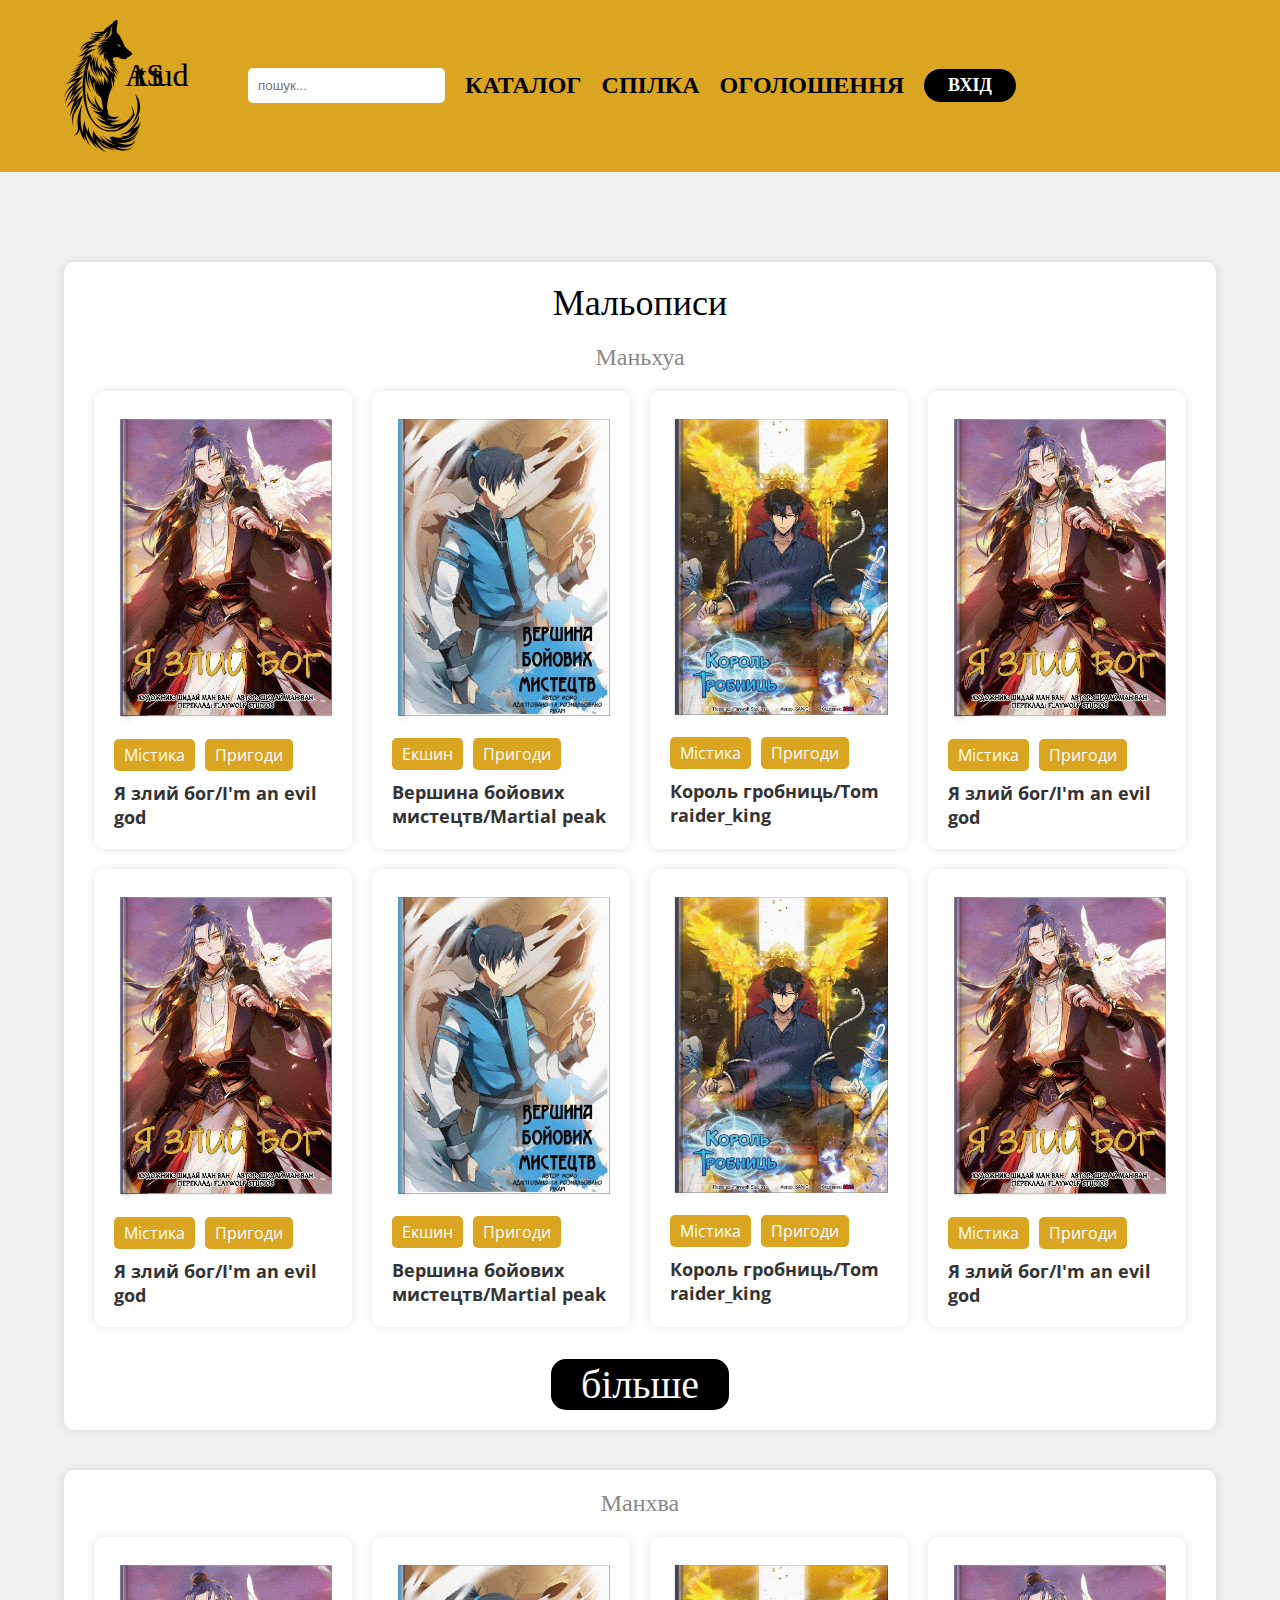
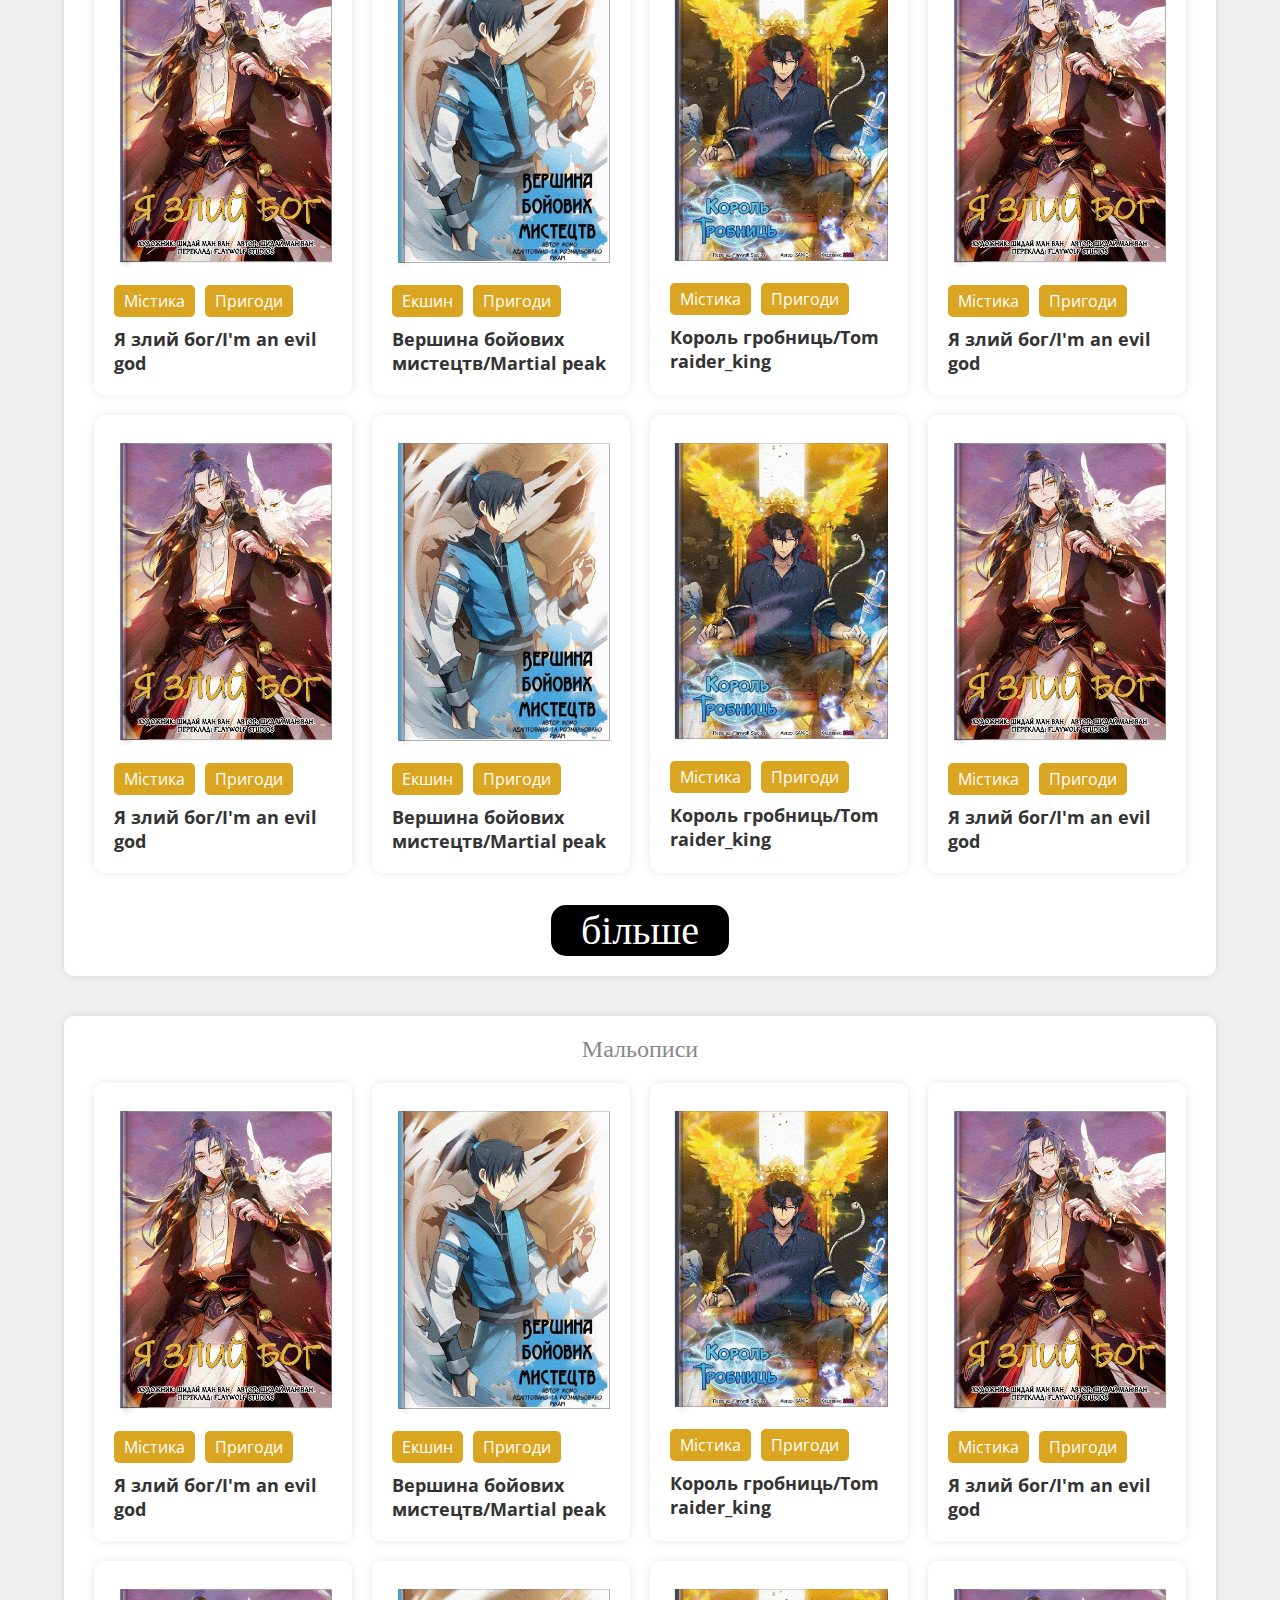
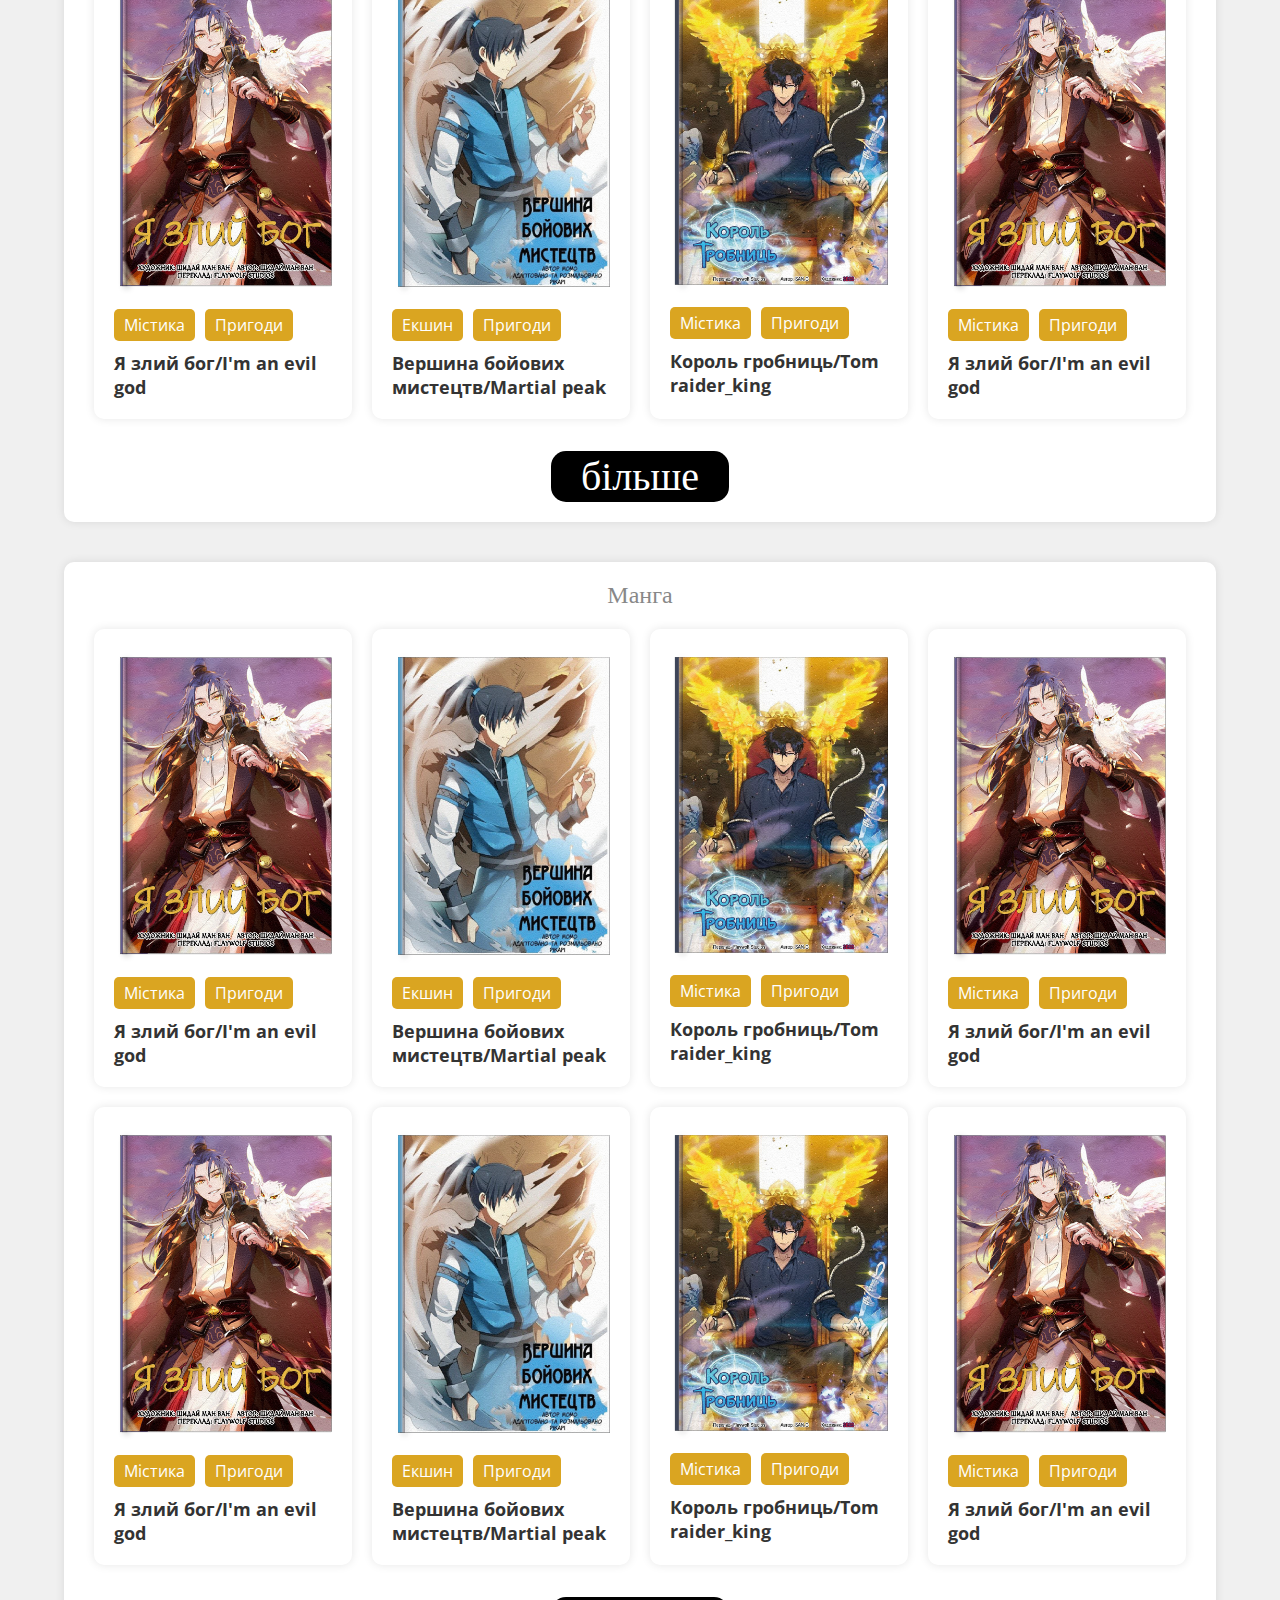
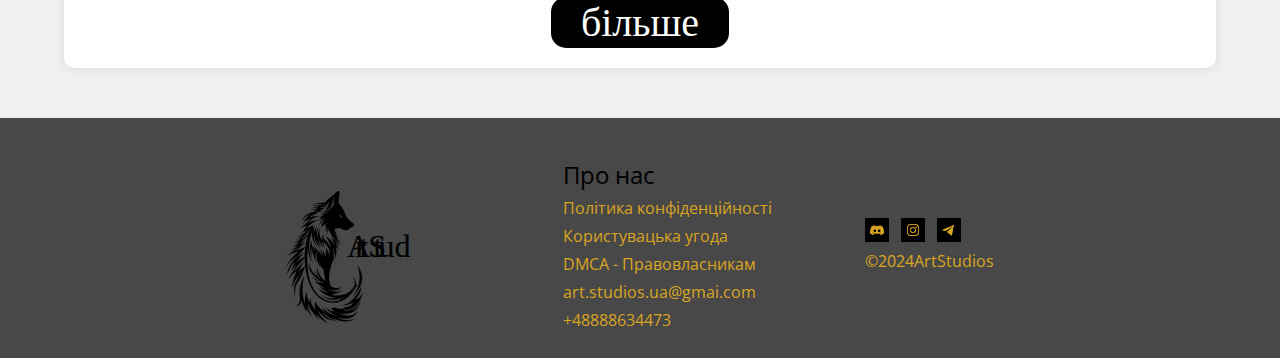
==== index.html @ a9560862 "ф" ====
<!DOCTYPE html>
<html lang="uk">
<head>
    <meta charset="UTF-8">
    <meta name="viewport" content="width=device-width, initial-scale=1.0">
    <link rel="stylesheet" href="css/style.css">
    <link rel="stylesheet" href="./main.js">
    <link rel="preconnect" href="https://fonts.googleapis.com">
    <link rel="preconnect" href="https://fonts.gstatic.com" crossorigin>
    <link href="https://fonts.googleapis.com/css2?family=Open+Sans:ital,wght@0,300..800;1,300..800&display=swap" rel="stylesheet">
    <link rel="preconnect" href="https://fonts.googleapis.com">
    <link rel="preconnect" href="https://fonts.gstatic.com" crossorigin>
    <link href="https://fonts.googleapis.com/css2?family=Open+Sans:ital,wght@0,300..800;1,300..800&family=Roboto+Slab:wght@100..900&display=swap" rel="stylesheet">
    <link rel="preconnect" href="https://fonts.googleapis.com">
    <link rel="preconnect" href="https://fonts.gstatic.com" crossorigin>
    <link href="https://fonts.googleapis.com/css2?family=Lobster&family=Open+Sans:ital,wght@0,300..800;1,300..800&family=Roboto+Slab:wght@100..900&display=swap" rel="stylesheet">
    <title>ArtTranslet</title>
</head>
<body>
    <header class="header">
        <div class="container">
            <div class="header__inner">
                <nav class="header__nav">
                    <div class="logo__site"><a href="#"><img src="./image/logo_site.svg" alt="logo"></a></div>
                    <div class="nav__content">
                        <div class="search">
                            <input class="search__system" type="search" placeholder="пошук...">
                        </div>
                        <nav class="nav__list">
                            <ul class="ul__list">
                                <li class="list__link">
                                    <div class="link__img"><a href="#"></a></div>
                                    <div class="link__text"><a href="#">каталог</a></div>
                                </li>
                                <li class="list__link">
                                    <div class="link__img"><a href="#"></a></div>
                                    <div class="link__text"><a href="#">спiлка</a></div>
                                </li>
                                <li class="list__link">
                                    <div class="link__img"><a href="#"></a></div>
                                    <div class="link__text"><a href="#">оголошення</a></div>
                                </li>
                            </ul>
                        </nav>
                        <div class="user__sidebare">
                            <div class="user__btn"><a href="#">вхiд</a></div>
                        </div>
                    </div> 
                </nav>
            </div>
        </div>
    </header>
  <main class="main">
    <section class="sketches">
        <div class="container">
            <div class="sketches__iron">
                <div class="sketches__content">
                    <h2 class="sketches__title">Мальописи</h2>
                    <h3 class="sketches__subtitle">Маньхуа</h3>
                        <div class="manhwa__cards">
                                <div class="cards">
                                    <div class="cards__content">
                                        <div class="cards__img"><a href="#"><img src="./image/I'm_an_Evil_God_poster.svg" alt="poster"></a></div>
                                        <div class="cards__tag">
                                            <ul class="tag__list">
                                                <li class="tag"><a href="#">Містика</a></li>
                                                <li class="tag"><a href="#">Пригоди</a></li>
                                            </ul>
                                        </div>
                                        <div class="cards__title"><a href="#">Я злий бог/I'm an evil god</a></div>
                                    </div>
                                </div>
                                <div class="cards">
                                    <div class="cards__content">
                                        <div class="cards__img"><a href="#"><img src="/image/Martial_Peak_Poster.png" alt="poster"></a></div>
                                        <div class="cards__tag">
                                            <ul class="tag__list">
                                                <li class="tag"><a href="#">Екшин</a></li>
                                                <li class="tag"><a href="#">Пригоди</a></li>
                                            </ul>
                                        </div>
                                        <div class="cards__title"><a href="#">Вершина бойових мистецтв/Martial peak</a></div>
                                    </div>
                                </div>
                                <div class="cards">
                                    <div class="cards__content">
                                        <div class="cards__img"><a href="#"><img src="./image/Tom_Raider_King_Poster.png" alt="poster"></a></div>
                                        <div class="cards__tag">
                                            <ul class="tag__list">
                                                <li class="tag"><a href="#">Містика</a></li>
                                                <li class="tag"><a href="#">Пригоди</a></li>
                                            </ul>
                                        </div>
                                        <div class="cards__title"><a href="#">Король гробниць/Tom raider_king</a></div>
                                    </div>
                                </div>
                                <div class="cards">
                                    <div class="cards__content">
                                        <div class="cards__img"><a href="#"><img src="./image/I'm_an_Evil_God_poster.svg" alt="poster"></a></div>
                                        <div class="cards__tag">
                                            <ul class="tag__list">
                                                <li class="tag"><a href="#">Містика</a></li>
                                                <li class="tag"><a href="#">Пригоди</a></li>
                                            </ul>
                                        </div>
                                        <div class="cards__title"><a href="#">Я злий бог/I'm an evil god</a></div>
                                    </div>
                                </div>   
                        </div> 
                    <div class="manhwa__cards">
                        <div class="cards">
                            <div class="cards__content">
                                <div class="cards__img"><a href="#"><img src="./image/I'm_an_Evil_God_poster.svg" alt="poster"></a></div>
                                <div class="cards__tag">
                                    <ul class="tag__list">
                                        <li class="tag"><a href="#">Містика</a></li>
                                        <li class="tag"><a href="#">Пригоди</a></li>
                                    </ul>
                                </div>
                                <div class="cards__title"><a href="#">Я злий бог/I'm an evil god</a></div>
                            </div>
                        </div>
                        <div class="cards">
                            <div class="cards__content">
                                <div class="cards__img"><a href="#"><img src="/image/Martial_Peak_Poster.png" alt="poster"></a></div>
                                <div class="cards__tag">
                                    <ul class="tag__list">
                                        <li class="tag"><a href="#">Екшин</a></li>
                                        <li class="tag"><a href="#">Пригоди</a></li>
                                    </ul>
                                </div>
                                <div class="cards__title"><a href="#">Вершина бойових мистецтв/Martial peak</a></div>
                            </div>
                        </div>
                        <div class="cards">
                            <div class="cards__content">
                                <div class="cards__img"><a href="#"><img src="./image/Tom_Raider_King_Poster.png" alt="poster"></a></div>
                                <div class="cards__tag">
                                    <ul class="tag__list">
                                        <li class="tag"><a href="#">Містика</a></li>
                                        <li class="tag"><a href="#">Пригоди</a></li>
                                    </ul>
                                </div>
                                <div class="cards__title"><a href="#">Король гробниць/Tom raider_king</a></div>
                            </div>
                        </div>
                        <div class="cards">
                            <div class="cards__content">
                                <div class="cards__img"><a href="#"><img src="./image/I'm_an_Evil_God_poster.svg" alt="poster"></a></div>
                                <div class="cards__tag">
                                    <ul class="tag__list">
                                        <li class="tag"><a href="#">Містика</a></li>
                                        <li class="tag"><a href="#">Пригоди</a></li>
                                    </ul>
                                </div>
                                <div class="cards__title"><a href="#">Я злий бог/I'm an evil god</a></div>
                            </div>
                        </div> 
                        <div class="sketches__bt"><a href="#">бiльше</a></div>  
                    </div> 
                </div>
            </div>
        </div>
    </section>
    <section class="sketches">
        <div class="container">
            <div class="sketches__iron">
                <div class="sketches__content">
                    <h3 class="sketches__subtitle">Манхва</h3>
                        <div class="manhwa__cards">
                                <div class="cards">
                                    <div class="cards__content">
                                        <div class="cards__img"><a href="#"><img src="./image/I'm_an_Evil_God_poster.svg" alt="poster"></a></div>
                                        <div class="cards__tag">
                                            <ul class="tag__list">
                                                <li class="tag"><a href="#">Містика</a></li>
                                                <li class="tag"><a href="#">Пригоди</a></li>
                                            </ul>
                                        </div>
                                        <div class="cards__title"><a href="#">Я злий бог/I'm an evil god</a></div>
                                    </div>
                                </div>
                                <div class="cards">
                                    <div class="cards__content">
                                        <div class="cards__img"><a href="#"><img src="/image/Martial_Peak_Poster.png" alt="poster"></a></div>
                                        <div class="cards__tag">
                                            <ul class="tag__list">
                                                <li class="tag"><a href="#">Екшин</a></li>
                                                <li class="tag"><a href="#">Пригоди</a></li>
                                            </ul>
                                        </div>
                                        <div class="cards__title"><a href="#">Вершина бойових мистецтв/Martial peak</a></div>
                                    </div>
                                </div>
                                <div class="cards">
                                    <div class="cards__content">
                                        <div class="cards__img"><a href="#"><img src="./image/Tom_Raider_King_Poster.png" alt="poster"></a></div>
                                        <div class="cards__tag">
                                            <ul class="tag__list">
                                                <li class="tag"><a href="#">Містика</a></li>
                                                <li class="tag"><a href="#">Пригоди</a></li>
                                            </ul>
                                        </div>
                                        <div class="cards__title"><a href="#">Король гробниць/Tom raider_king</a></div>
                                    </div>
                                </div>
                                <div class="cards">
                                    <div class="cards__content">
                                        <div class="cards__img"><a href="#"><img src="./image/I'm_an_Evil_God_poster.svg" alt="poster"></a></div>
                                        <div class="cards__tag">
                                            <ul class="tag__list">
                                                <li class="tag"><a href="#">Містика</a></li>
                                                <li class="tag"><a href="#">Пригоди</a></li>
                                            </ul>
                                        </div>
                                        <div class="cards__title"><a href="#">Я злий бог/I'm an evil god</a></div>
                                    </div>
                                </div>   
                        </div> 
                    <div class="manhwa__cards">
                        <div class="cards">
                            <div class="cards__content">
                                <div class="cards__img"><a href="#"><img src="./image/I'm_an_Evil_God_poster.svg" alt="poster"></a></div>
                                <div class="cards__tag">
                                    <ul class="tag__list">
                                        <li class="tag"><a href="#">Містика</a></li>
                                        <li class="tag"><a href="#">Пригоди</a></li>
                                    </ul>
                                </div>
                                <div class="cards__title"><a href="#">Я злий бог/I'm an evil god</a></div>
                            </div>
                        </div>
                        <div class="cards">
                            <div class="cards__content">
                                <div class="cards__img"><a href="#"><img src="/image/Martial_Peak_Poster.png" alt="poster"></a></div>
                                <div class="cards__tag">
                                    <ul class="tag__list">
                                        <li class="tag"><a href="#">Екшин</a></li>
                                        <li class="tag"><a href="#">Пригоди</a></li>
                                    </ul>
                                </div>
                                <div class="cards__title"><a href="#">Вершина бойових мистецтв/Martial peak</a></div>
                            </div>
                        </div>
                        <div class="cards">
                            <div class="cards__content">
                                <div class="cards__img"><a href="#"><img src="./image/Tom_Raider_King_Poster.png" alt="poster"></a></div>
                                <div class="cards__tag">
                                    <ul class="tag__list">
                                        <li class="tag"><a href="#">Містика</a></li>
                                        <li class="tag"><a href="#">Пригоди</a></li>
                                    </ul>
                                </div>
                                <div class="cards__title"><a href="#">Король гробниць/Tom raider_king</a></div>
                            </div>
                        </div>
                        <div class="cards">
                            <div class="cards__content">
                                <div class="cards__img"><a href="#"><img src="./image/I'm_an_Evil_God_poster.svg" alt="poster"></a></div>
                                <div class="cards__tag">
                                    <ul class="tag__list">
                                        <li class="tag"><a href="#">Містика</a></li>
                                        <li class="tag"><a href="#">Пригоди</a></li>
                                    </ul>
                                </div>
                                <div class="cards__title"><a href="#">Я злий бог/I'm an evil god</a></div>
                            </div>
                        </div> 
                        <div class="sketches__bt"><a href="#">бiльше</a></div>  
                    </div> 
                </div>
            </div>
        </div>
    </section>
    <section class="sketches">
        <div class="container">
            <div class="sketches__iron">
                <div class="sketches__content">
                    <h3 class="sketches__subtitle">Мальописи</h3>
                        <div class="manhwa__cards">
                                <div class="cards">
                                    <div class="cards__content">
                                        <div class="cards__img"><a href="#"><img src="./image/I'm_an_Evil_God_poster.svg" alt="poster"></a></div>
                                        <div class="cards__tag">
                                            <ul class="tag__list">
                                                <li class="tag"><a href="#">Містика</a></li>
                                                <li class="tag"><a href="#">Пригоди</a></li>
                                            </ul>
                                        </div>
                                        <div class="cards__title"><a href="#">Я злий бог/I'm an evil god</a></div>
                                    </div>
                                </div>
                                <div class="cards">
                                    <div class="cards__content">
                                        <div class="cards__img"><a href="#"><img src="/image/Martial_Peak_Poster.png" alt="poster"></a></div>
                                        <div class="cards__tag">
                                            <ul class="tag__list">
                                                <li class="tag"><a href="#">Екшин</a></li>
                                                <li class="tag"><a href="#">Пригоди</a></li>
                                            </ul>
                                        </div>
                                        <div class="cards__title"><a href="#">Вершина бойових мистецтв/Martial peak</a></div>
                                    </div>
                                </div>
                                <div class="cards">
                                    <div class="cards__content">
                                        <div class="cards__img"><a href="#"><img src="./image/Tom_Raider_King_Poster.png" alt="poster"></a></div>
                                        <div class="cards__tag">
                                            <ul class="tag__list">
                                                <li class="tag"><a href="#">Містика</a></li>
                                                <li class="tag"><a href="#">Пригоди</a></li>
                                            </ul>
                                        </div>
                                        <div class="cards__title"><a href="#">Король гробниць/Tom raider_king</a></div>
                                    </div>
                                </div>
                                <div class="cards">
                                    <div class="cards__content">
                                        <div class="cards__img"><a href="#"><img src="./image/I'm_an_Evil_God_poster.svg" alt="poster"></a></div>
                                        <div class="cards__tag">
                                            <ul class="tag__list">
                                                <li class="tag"><a href="#">Містика</a></li>
                                                <li class="tag"><a href="#">Пригоди</a></li>
                                            </ul>
                                        </div>
                                        <div class="cards__title"><a href="#">Я злий бог/I'm an evil god</a></div>
                                    </div>
                                </div>   
                        </div> 
                    <div class="manhwa__cards">
                        <div class="cards">
                            <div class="cards__content">
                                <div class="cards__img"><a href="#"><img src="./image/I'm_an_Evil_God_poster.svg" alt="poster"></a></div>
                                <div class="cards__tag">
                                    <ul class="tag__list">
                                        <li class="tag"><a href="#">Містика</a></li>
                                        <li class="tag"><a href="#">Пригоди</a></li>
                                    </ul>
                                </div>
                                <div class="cards__title"><a href="#">Я злий бог/I'm an evil god</a></div>
                            </div>
                        </div>
                        <div class="cards">
                            <div class="cards__content">
                                <div class="cards__img"><a href="#"><img src="/image/Martial_Peak_Poster.png" alt="poster"></a></div>
                                <div class="cards__tag">
                                    <ul class="tag__list">
                                        <li class="tag"><a href="#">Екшин</a></li>
                                        <li class="tag"><a href="#">Пригоди</a></li>
                                    </ul>
                                </div>
                                <div class="cards__title"><a href="#">Вершина бойових мистецтв/Martial peak</a></div>
                            </div>
                        </div>
                        <div class="cards">
                            <div class="cards__content">
                                <div class="cards__img"><a href="#"><img src="./image/Tom_Raider_King_Poster.png" alt="poster"></a></div>
                                <div class="cards__tag">
                                    <ul class="tag__list">
                                        <li class="tag"><a href="#">Містика</a></li>
                                        <li class="tag"><a href="#">Пригоди</a></li>
                                    </ul>
                                </div>
                                <div class="cards__title"><a href="#">Король гробниць/Tom raider_king</a></div>
                            </div>
                        </div>
                        <div class="cards">
                            <div class="cards__content">
                                <div class="cards__img"><a href="#"><img src="./image/I'm_an_Evil_God_poster.svg" alt="poster"></a></div>
                                <div class="cards__tag">
                                    <ul class="tag__list">
                                        <li class="tag"><a href="#">Містика</a></li>
                                        <li class="tag"><a href="#">Пригоди</a></li>
                                    </ul>
                                </div>
                                <div class="cards__title"><a href="#">Я злий бог/I'm an evil god</a></div>
                            </div>
                        </div> 
                        <div class="sketches__bt"><a href="#">бiльше</a></div>  
                    </div> 
                </div>
            </div>
        </div>
    </section>
    <section class="sketches">
        <div class="container">
            <div class="sketches__iron">
                <div class="sketches__content">
                    <h3 class="sketches__subtitle">Манга</h3>
                        <div class="manhwa__cards">
                                <div class="cards">
                                    <div class="cards__content">
                                        <div class="cards__img"><a href="#"><img src="./image/I'm_an_Evil_God_poster.svg" alt="poster"></a></div>
                                        <div class="cards__tag">
                                            <ul class="tag__list">
                                                <li class="tag"><a href="#">Містика</a></li>
                                                <li class="tag"><a href="#">Пригоди</a></li>
                                            </ul>
                                        </div>
                                        <div class="cards__title"><a href="#">Я злий бог/I'm an evil god</a></div>
                                    </div>
                                </div>
                                <div class="cards">
                                    <div class="cards__content">
                                        <div class="cards__img"><a href="#"><img src="/image/Martial_Peak_Poster.png" alt="poster"></a></div>
                                        <div class="cards__tag">
                                            <ul class="tag__list">
                                                <li class="tag"><a href="#">Екшин</a></li>
                                                <li class="tag"><a href="#">Пригоди</a></li>
                                            </ul>
                                        </div>
                                        <div class="cards__title"><a href="#">Вершина бойових мистецтв/Martial peak</a></div>
                                    </div>
                                </div>
                                <div class="cards">
                                    <div class="cards__content">
                                        <div class="cards__img"><a href="#"><img src="./image/Tom_Raider_King_Poster.png" alt="poster"></a></div>
                                        <div class="cards__tag">
                                            <ul class="tag__list">
                                                <li class="tag"><a href="#">Містика</a></li>
                                                <li class="tag"><a href="#">Пригоди</a></li>
                                            </ul>
                                        </div>
                                        <div class="cards__title"><a href="#">Король гробниць/Tom raider_king</a></div>
                                    </div>
                                </div>
                                <div class="cards">
                                    <div class="cards__content">
                                        <div class="cards__img"><a href="#"><img src="./image/I'm_an_Evil_God_poster.svg" alt="poster"></a></div>
                                        <div class="cards__tag">
                                            <ul class="tag__list">
                                                <li class="tag"><a href="#">Містика</a></li>
                                                <li class="tag"><a href="#">Пригоди</a></li>
                                            </ul>
                                        </div>
                                        <div class="cards__title"><a href="#">Я злий бог/I'm an evil god</a></div>
                                    </div>
                                </div>   
                        </div> 
                    <div class="manhwa__cards">
                        <div class="cards">
                            <div class="cards__content">
                                <div class="cards__img"><a href="#"><img src="./image/I'm_an_Evil_God_poster.svg" alt="poster"></a></div>
                                <div class="cards__tag">
                                    <ul class="tag__list">
                                        <li class="tag"><a href="#">Містика</a></li>
                                        <li class="tag"><a href="#">Пригоди</a></li>
                                    </ul>
                                </div>
                                <div class="cards__title"><a href="#">Я злий бог/I'm an evil god</a></div>
                            </div>
                        </div>
                        <div class="cards">
                            <div class="cards__content">
                                <div class="cards__img"><a href="#"><img src="/image/Martial_Peak_Poster.png" alt="poster"></a></div>
                                <div class="cards__tag">
                                    <ul class="tag__list">
                                        <li class="tag"><a href="#">Екшин</a></li>
                                        <li class="tag"><a href="#">Пригоди</a></li>
                                    </ul>
                                </div>
                                <div class="cards__title"><a href="#">Вершина бойових мистецтв/Martial peak</a></div>
                            </div>
                        </div>
                        <div class="cards">
                            <div class="cards__content">
                                <div class="cards__img"><a href="#"><img src="./image/Tom_Raider_King_Poster.png" alt="poster"></a></div>
                                <div class="cards__tag">
                                    <ul class="tag__list">
                                        <li class="tag"><a href="#">Містика</a></li>
                                        <li class="tag"><a href="#">Пригоди</a></li>
                                    </ul>
                                </div>
                                <div class="cards__title"><a href="#">Король гробниць/Tom raider_king</a></div>
                            </div>
                        </div>
                        <div class="cards">
                            <div class="cards__content">
                                <div class="cards__img"><a href="#"><img src="./image/I'm_an_Evil_God_poster.svg" alt="poster"></a></div>
                                <div class="cards__tag">
                                    <ul class="tag__list">
                                        <li class="tag"><a href="#">Містика</a></li>
                                        <li class="tag"><a href="#">Пригоди</a></li>
                                    </ul>
                                </div>
                                <div class="cards__title"><a href="#">Я злий бог/I'm an evil god</a></div>
                            </div>
                        </div> 
                        <div class="sketches__bt"><a href="#">бiльше</a></div>  
                    </div> 
                </div>
            </div>
        </div>
    </section>
  </main>
  <footer class="footer">
    <div class="container">
        <div class="footer__iron">
            <div class="footer__content">
                <div class="footer_logo_site">
                    <a href="#"><img src="./image/logo_site.svg" alt="logo"></a>
                </div> 
                <div class="footer__list">
                    <h3 class="footer__title">Про нас</h3>
                    <ul class="footer_list_content">
                        <li class="list_link"><a href="#">Політика конфіденційності</a></li>
                        <li class="list_link"><a href="#">Користувацька угода</a></li>
                        <li class="list_link"><a href="#">DMCA - Правовласникам</a></li>
                        <li class="list_link"><a href="mailto:art.studios.ua@gmai.com" target="_blank">art.studios.ua@gmai.com</a></li>
                        <li class="list_link"><a href="tel:+48888634473">+48888634473</a></li> 
                    </ul>
                </div>
                <div class="footer__element">
                    <div class="social_network_list">
                        <ul class="list_content">
                            <li class="social_network_link"><a href="#"><img src="./image/icon=discord, color=no, round=no.png" alt="discord"></a></li>
                            <li class="social_network_link"><a href="#"><img src="./image/icon=instagramm, color=no, round=no.png" alt="instagramm"></a></li>
                            <li class="social_network_link"><a href="#"><img src="./image/icon=telegramm, color=no, round=no.png" alt="telegramm"></a></li>
                        </ul>
                    </div>
                    <p class="data_site">©2024ArtStudios</p>
                </div> 
            </div>
        </div>
    </div>
  </footer>
</body>
</html>
---- css/style.css ----
*,
*::before,
*::after{
    margin: 0;
    padding: 0;
    border: 0;
    box-sizing: border-box;
}
a{
    text-decoration: none;
    color: inherit;
}
ul,
ol,
li{
    list-style: none;
}
img{
    vertical-align: top;
}
h1,
h2,
h3,
h4,
h5,
h6{
    font-weight: inherit;
    font-size: inherit;
}
@font-face {
    font-family: "Inkfree" ;
    src: url(Inkfree.ttf);
}
 @font-face {
    font-family:"Amalfi Regular" ;
    src: url(Amalfi-Regular.woff);
 }
html,
body {
font-family:"Open Sans";
margin: 0;
padding: 0;
background-color: #f0f0f0;
}

.container {
width: 90%;
margin: 0 auto;
}

.header {
    font-family: "Ink Free";
    font-weight: 600;
    font-style: normal;
background-color: #DAA521;
color: #000;
padding: 20px 0;
}

.header__inner {
display: flex;
justify-content: space-between;
align-items: center;
}

.header__nav {
display: flex;
align-items: center;
}

.logo__site img {
margin-right: 60px;
width: 124px;
transition: transform 0.3s ease-in-out;
}

.logo__site img:hover {
transform: scale(1.1);
}

.nav__content {
display: flex;
align-items: center;
}

.search__system {
padding: 10px;
border: none;
border-radius: 5px;
margin-right: 20px;
transition: box-shadow 0.3s ease-in-out;
}

.search__system:focus {
box-shadow: 0 0 10px rgba(0,0,0,0.2);
}

.nav__list {
list-style: none;
display: flex;
padding: 0;
margin: 0;
}

.ul__list {
display: flex;
}

.list__link {
margin-right: 20px;
text-transform: uppercase;
position: relative;
}

.list__link a {
font-size: 24px;
text-decoration: none;
color: #000;
transition: color 0.3s ease-in-out;
}

.list__link a:hover {
color: #f4f4f4;
}

.user__btn {
font-size: 18px;
padding: 6px 24px;
background-color: #000;
border: none;
border-radius: 20px;
text-transform: uppercase;
text-decoration: none;
color: #fff;
transition: background-color 0.3s ease-in-out;
}

.user__btn:hover {
background-color: #e67e22;
}

.main {
padding: 50px 0;
}

.sketches{
    margin-top: 40px;
}

.sketches__iron {
background-color: #fff;
border-radius: 10px;
box-shadow: 0 0 10px rgba(0,0,0,0.1);
padding: 20px;
}

.sketches__title {
font-family:"Ink free" ;
font-size: 36px;
text-align: center;
margin-bottom: 20px;
}

.sketches__subtitle {
font-family:"Ink free" ;
font-size: 24px;
text-align: center;
margin-bottom: 20px;
color: #888;
}

.manhwa__cards {
display: flex;
flex-wrap: wrap;
justify-content: space-around;
}

.cards {
background-color: #fff;
border-radius: 10px;
box-shadow: 0 0 10px rgba(0,0,0,0.1);
margin-bottom: 20px;
overflow: hidden;
transition: transform 0.3s ease-in-out;
width: calc(25% - 20px);
}

.cards:hover {
transform: translateY(-10px);
}

.cards__content {
padding: 20px;
}

.cards__img img {
max-width: 100%;
border-radius: 10px;
transition: transform 0.3s ease-in-out;
}

.cards__img img:hover {
transform: scale(1.1);
}

.cards__tag {
margin-top: 10px;
}

.tag__list {
list-style: none;
display: flex;
padding: 0;
margin: 0;
flex-wrap: wrap;
}

.tag {
margin-right: 10px;
background-color: #DAA521;
color: #fff;
padding: 5px 10px;
border-radius: 5px;
transition: background-color 0.3s ease-in-out;
}

.tag a {
text-decoration: none;
color: #fff;
}

.tag:hover {
background-color: #000000;
}

.cards__title {
margin-top: 10px;
font-size: 18px;
font-weight: bold;
}

.cards__title a {
text-decoration: none;
color: #333;
transition: color 0.3s ease-in-out;
}

.cards__title a:hover {
color: #ff9800;
}
.sketches__bt{
    font-family: "Amalfi Regular";
    font-size: 40px;
    margin-top: 12px;
    text-align: center;
    align-items: center;
    background-color: #000000;
    color: #ffffff;
    padding-top: 2px;
    padding-bottom: 2px;
    padding-left: 30px;
    padding-right: 30px;
    border-radius: 15px;
    transition:  transform 0.3s, background-color 0.3s ease-in-out;
}
.sketches__bt:hover {
    transform: scale(1.1);
    background-color: #DAA521;
    }

.footer{
    background-color: rgba(0, 0, 0, 70%);
    height: 240px;
}

.footer__iron{
    display: flex;
    justify-content: center;
}

.footer__content{
    margin-top: 40px;
    width: 800px;
    align-items: center;
    display: flex;
    justify-content: space-around;
}

.footer_logo_site img {
    margin-top: 24px;
    align-items: center;
    margin-right: 60px;
    width: 124px;
    transition: transform 0.3s ease-in-out;
    }
    
.footer_logo_site img:hover {
    transform: scale(1.1);
    }

.footer__title{
    font-size: 24px;
}

.footer_list_content{
    margin-top: 4px;
}

.list_link{
    color: #DAA521;
    margin-top: 6px;
}

.data_site{
    margin-top: 8px;
    color: #DAA521;
}

.list_content{
    display: flex;    
}

.social_network_link img{
    align-items: center;
    width: 24px;
    height: 24px;
}

.social_network_link a{
    margin-right: 12px;
}

@media (max-width: 1024px) {
.cards {
    width: calc(33.333% - 20px);
}
}

@media (max-width: 768px) {
.cards {
    width: calc(50% - 20px);
}
}

@media (max-width: 480px) {
.cards {
    width: 100%;
}

.header__inner, .nav__content {
    flex-direction: column;
}

.search__system {
    margin-bottom: 20px;
}

.list__link {
    margin-bottom: 20px;
}
}
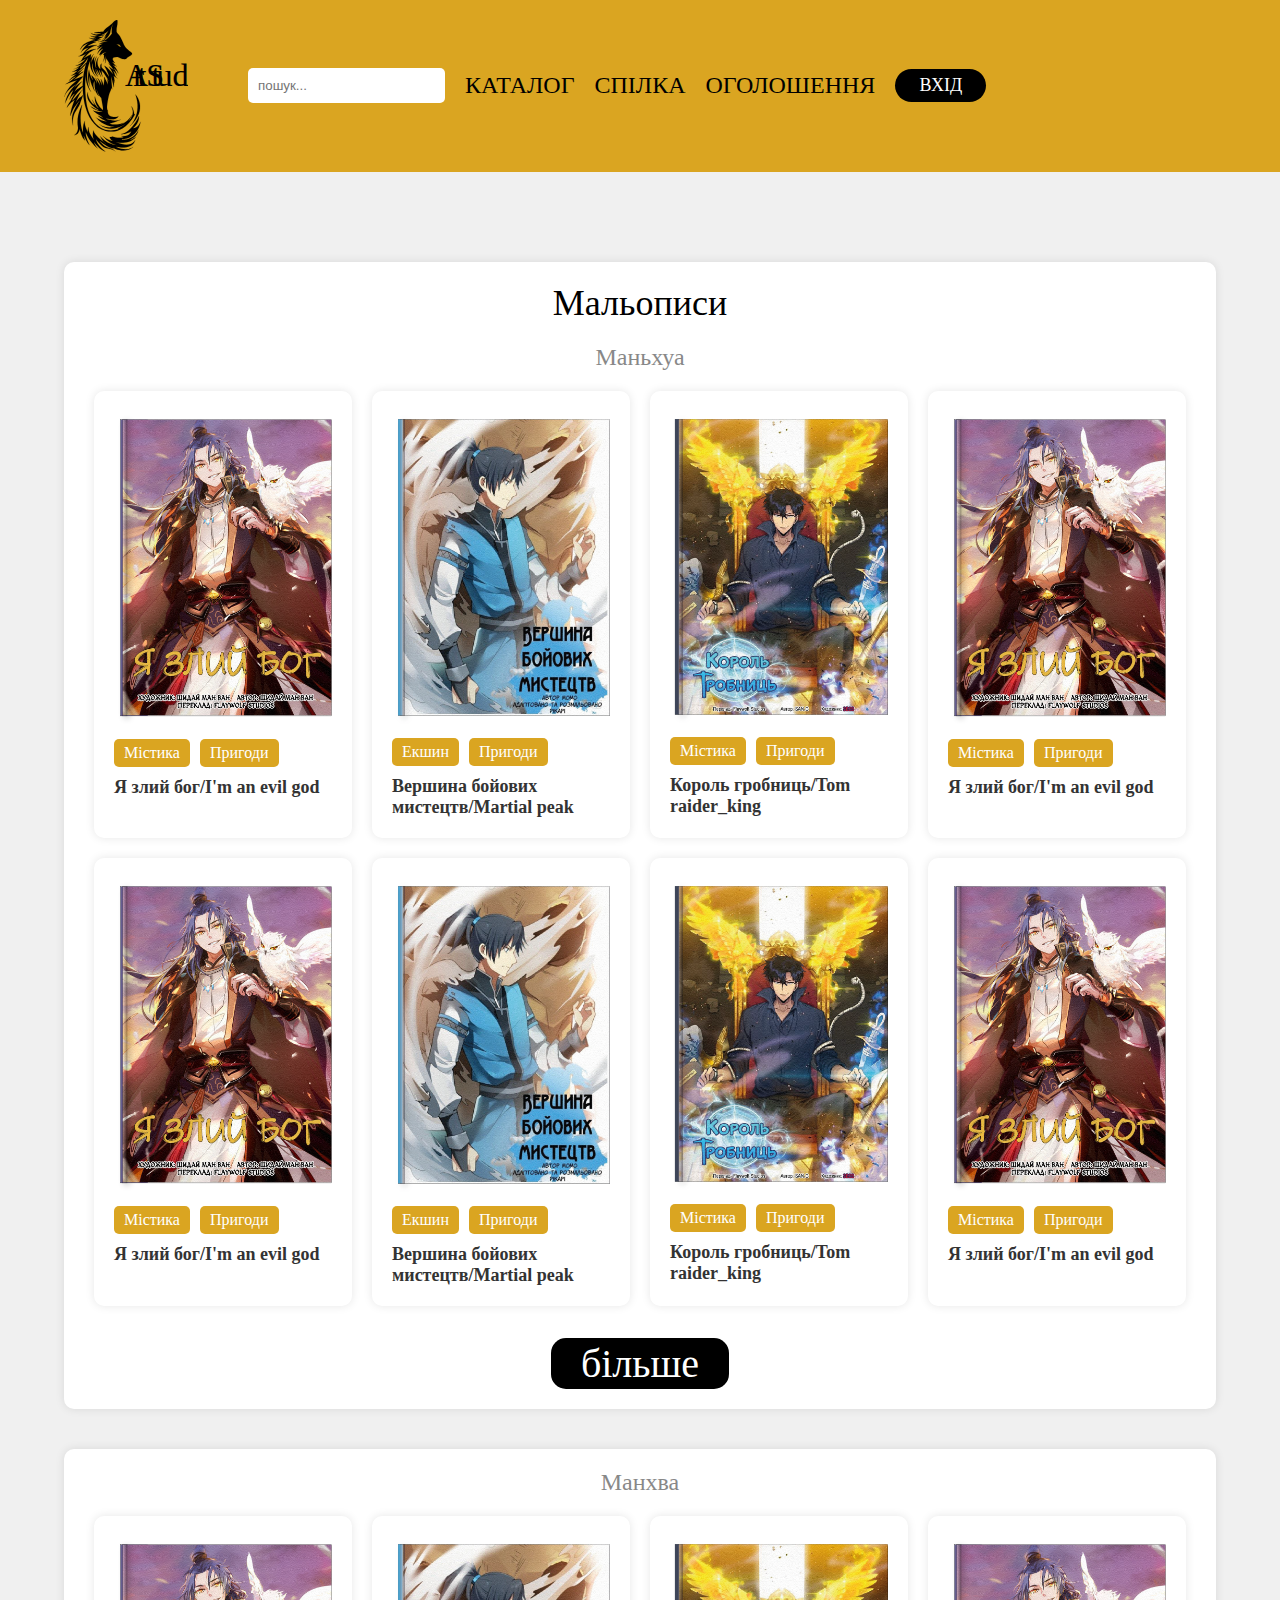
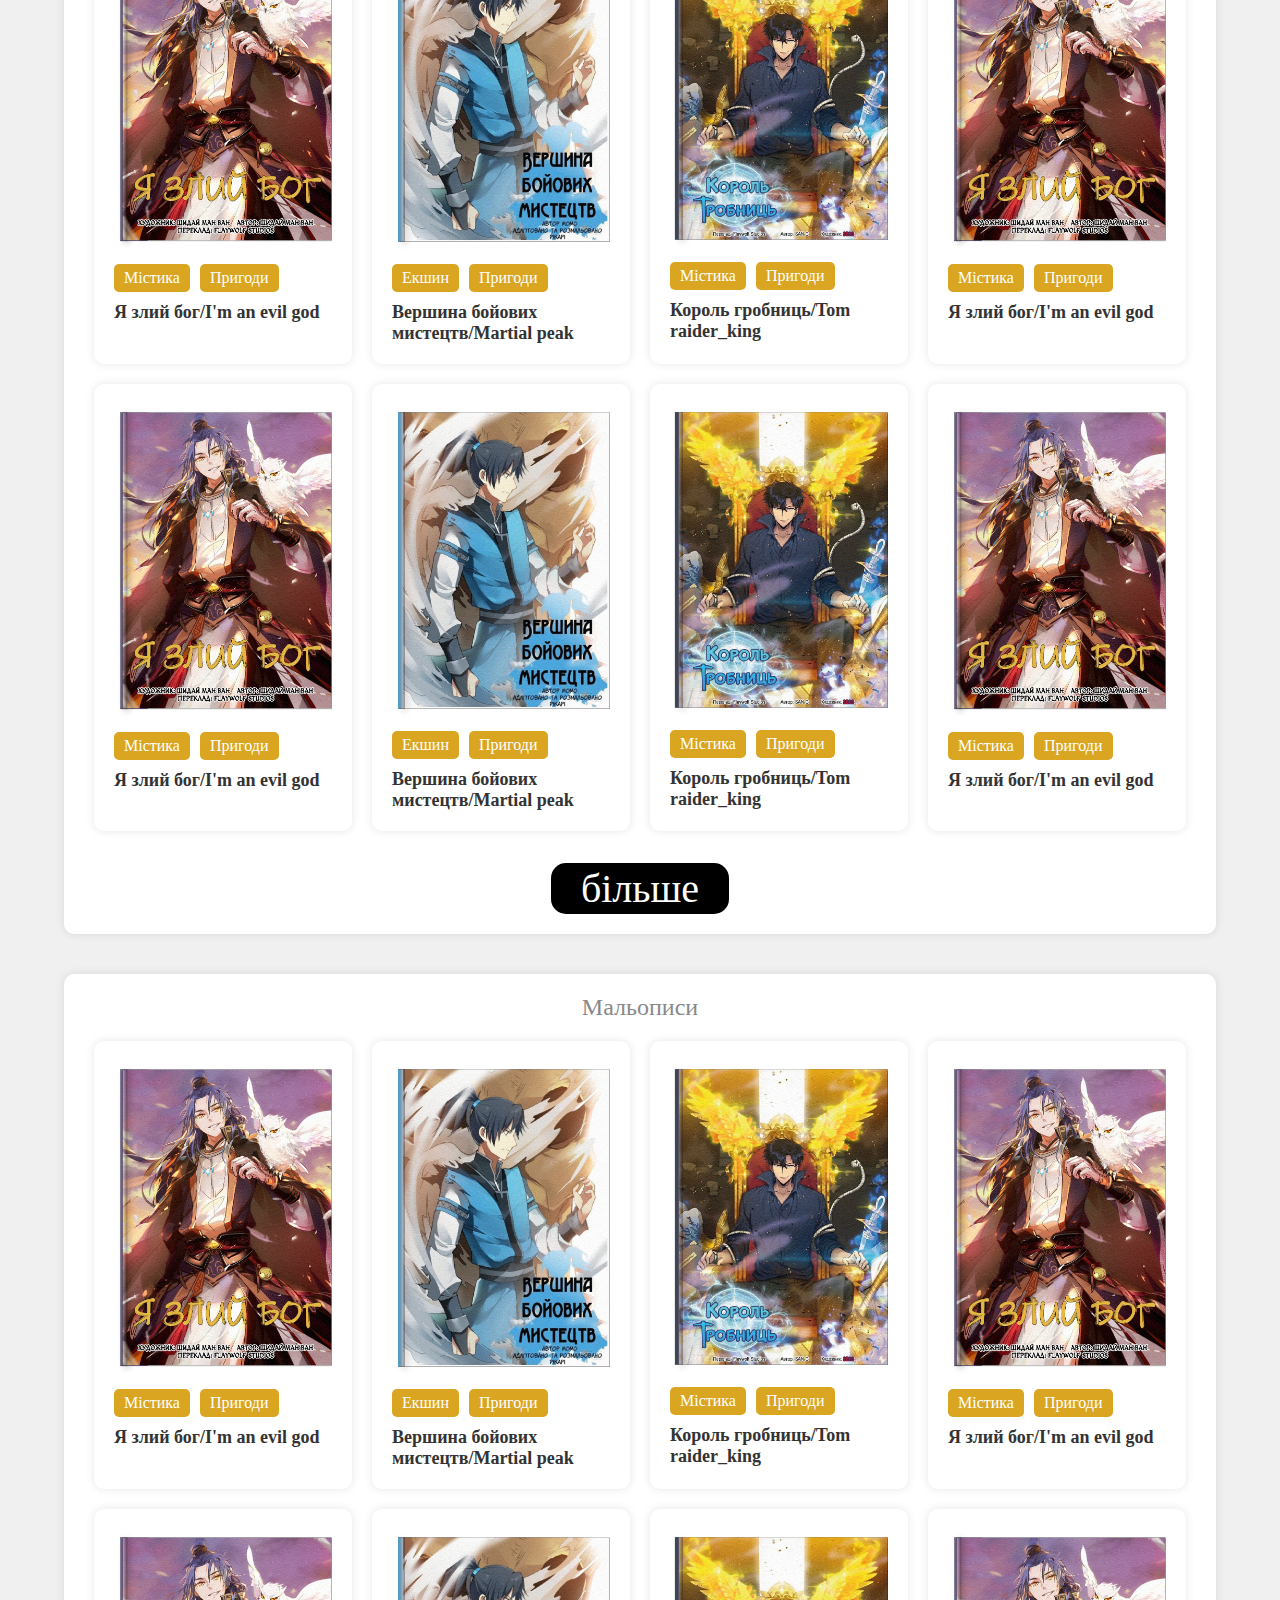
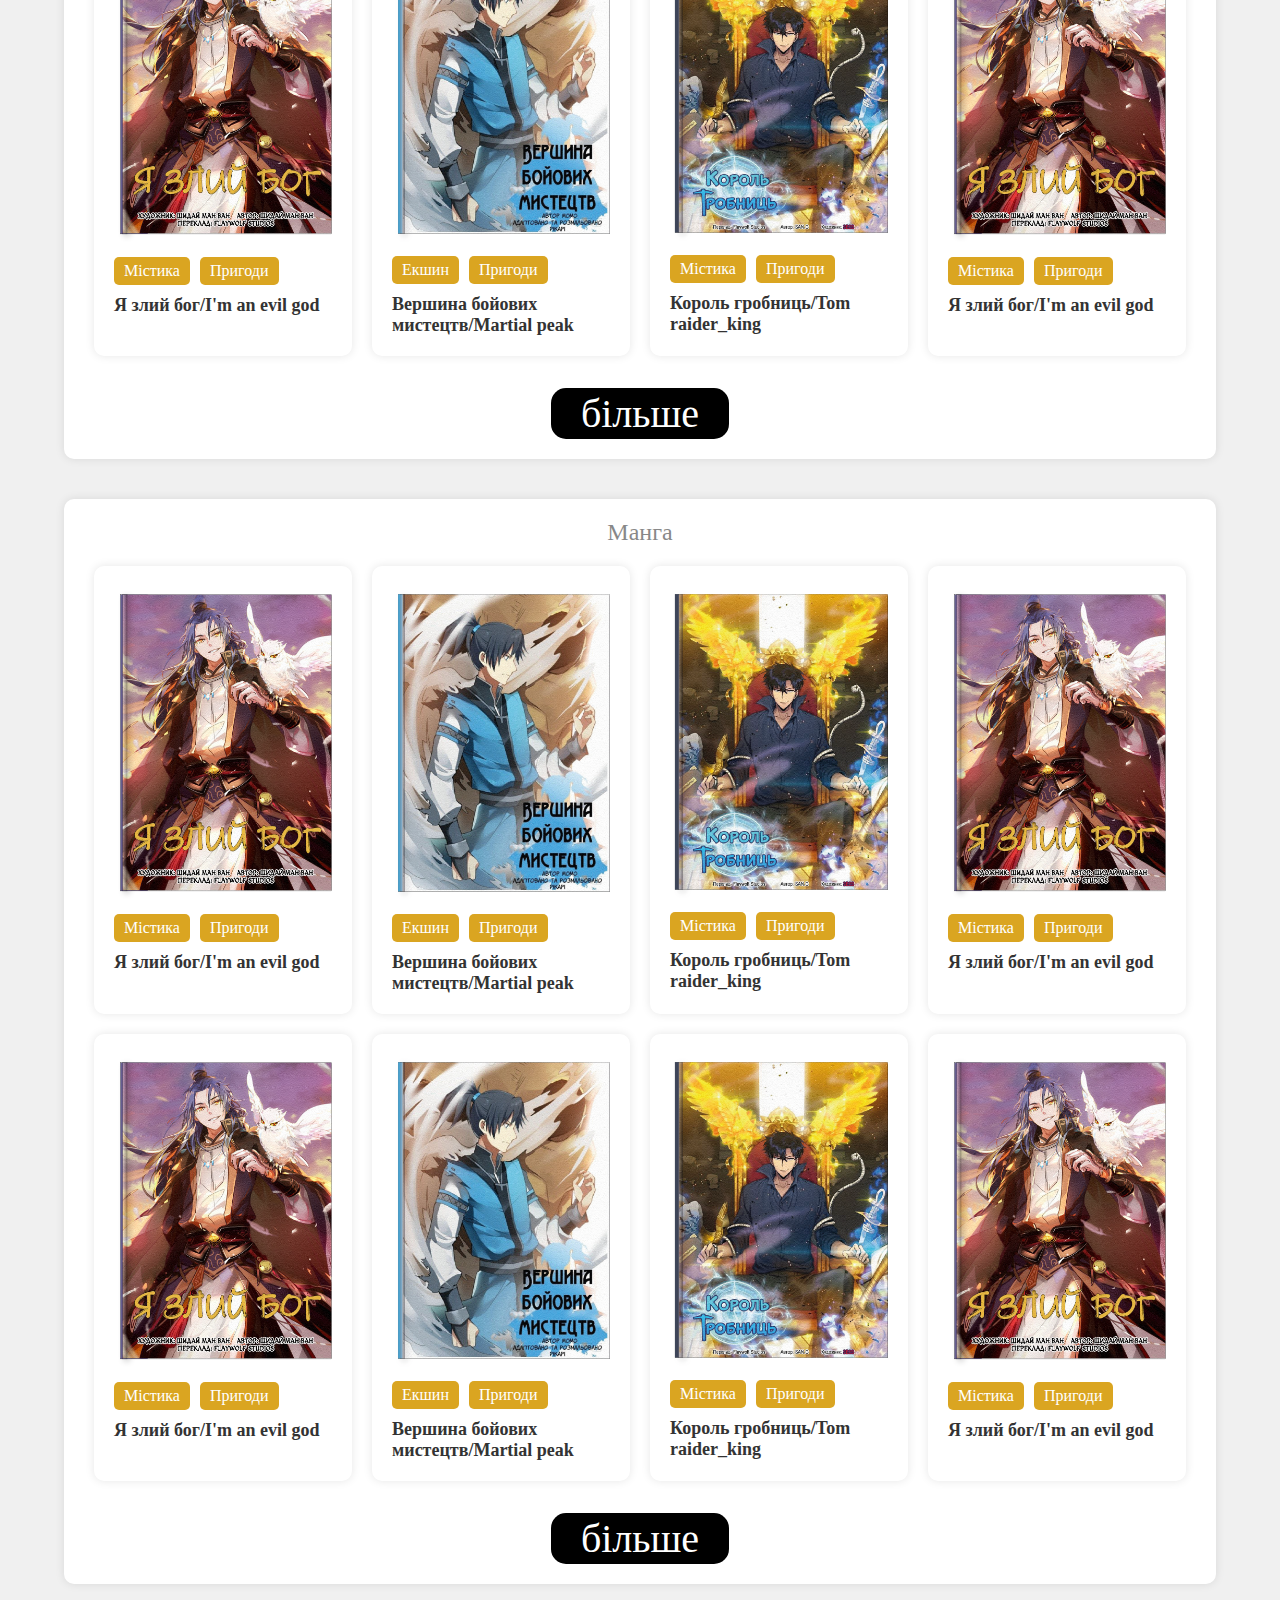
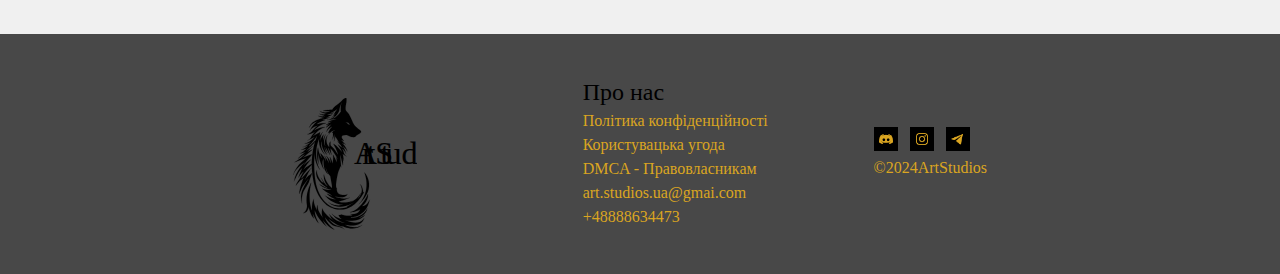
==== commit 401c3d3e: "к" ====
--- a/index.html
+++ b/index.html
@@ -5,15 +5,6 @@
     <meta name="viewport" content="width=device-width, initial-scale=1.0">
     <link rel="stylesheet" href="css/style.css">
     <link rel="stylesheet" href="./main.js">
-    <link rel="preconnect" href="https://fonts.googleapis.com">
-    <link rel="preconnect" href="https://fonts.gstatic.com" crossorigin>
-    <link href="https://fonts.googleapis.com/css2?family=Open+Sans:ital,wght@0,300..800;1,300..800&display=swap" rel="stylesheet">
-    <link rel="preconnect" href="https://fonts.googleapis.com">
-    <link rel="preconnect" href="https://fonts.gstatic.com" crossorigin>
-    <link href="https://fonts.googleapis.com/css2?family=Open+Sans:ital,wght@0,300..800;1,300..800&family=Roboto+Slab:wght@100..900&display=swap" rel="stylesheet">
-    <link rel="preconnect" href="https://fonts.googleapis.com">
-    <link rel="preconnect" href="https://fonts.gstatic.com" crossorigin>
-    <link href="https://fonts.googleapis.com/css2?family=Lobster&family=Open+Sans:ital,wght@0,300..800;1,300..800&family=Roboto+Slab:wght@100..900&display=swap" rel="stylesheet">
     <title>ArtTranslet</title>
 </head>
 <body>
--- a/css/style.css
+++ b/css/style.css
@@ -35,9 +35,13 @@
     font-family:"Amalfi Regular" ;
     src: url(Amalfi-Regular.woff);
  }
+ @font-face {
+    font-family:"Avdira" ;
+    src: url(/fonts/Avdira_R.ttf);
+ }
 html,
 body {
-font-family:"Open Sans";
+font-family: "Montserrat";
 margin: 0;
 padding: 0;
 background-color: #f0f0f0;
@@ -49,9 +53,6 @@
 }
 
 .header {
-    font-family: "Ink Free";
-    font-weight: 600;
-    font-style: normal;
 background-color: #DAA521;
 color: #000;
 padding: 20px 0;
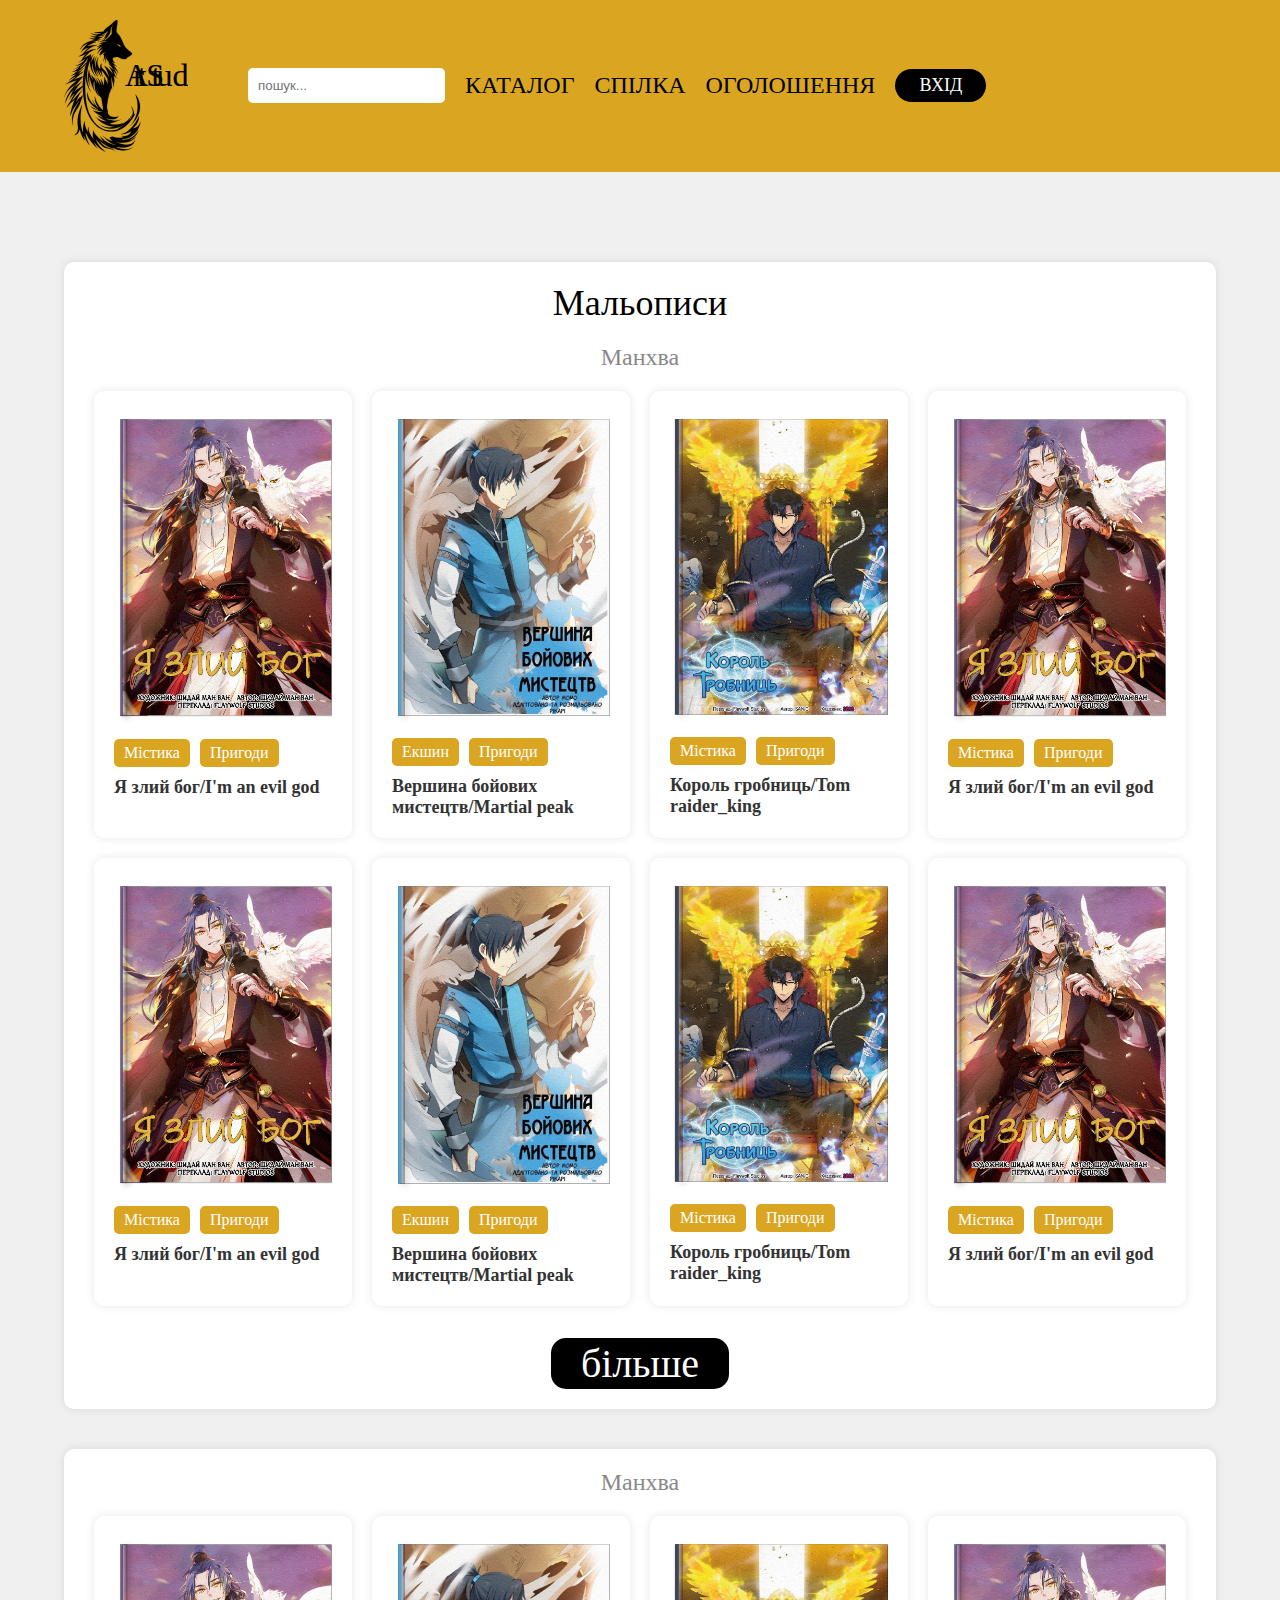
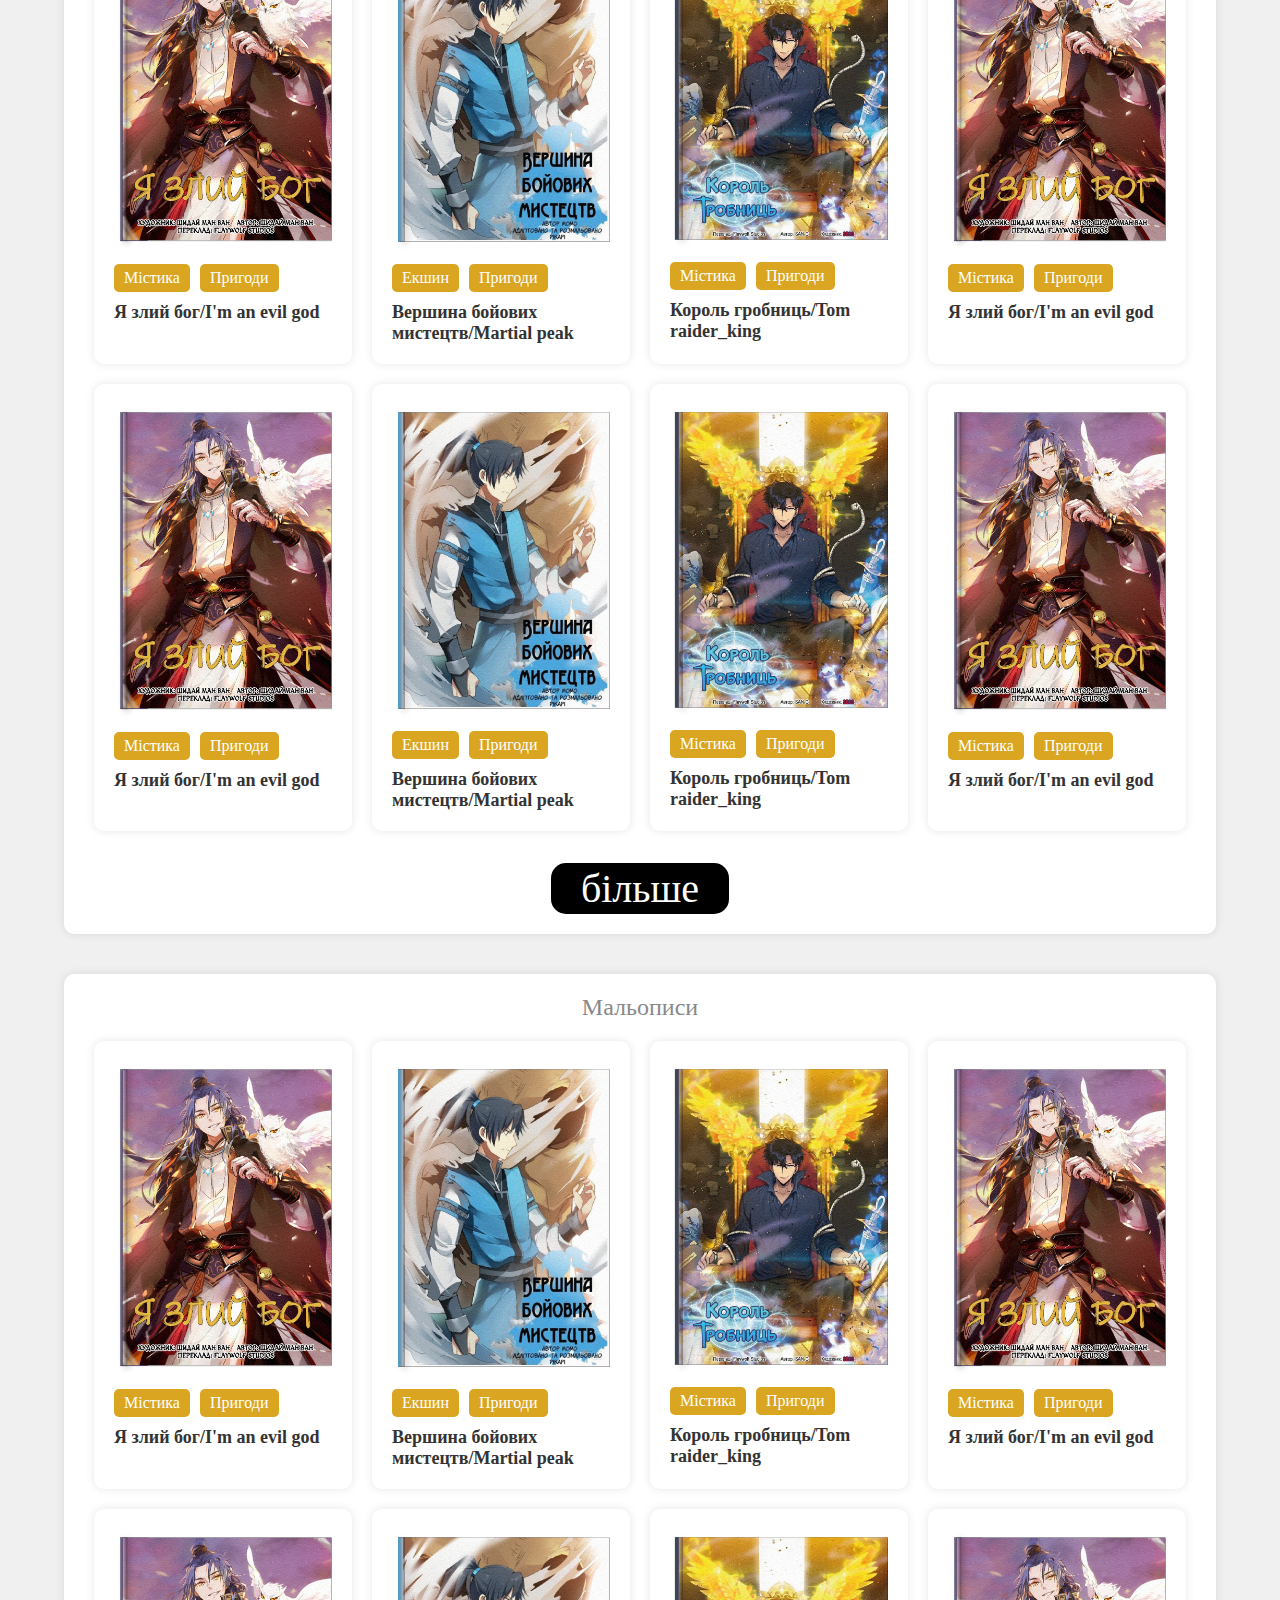
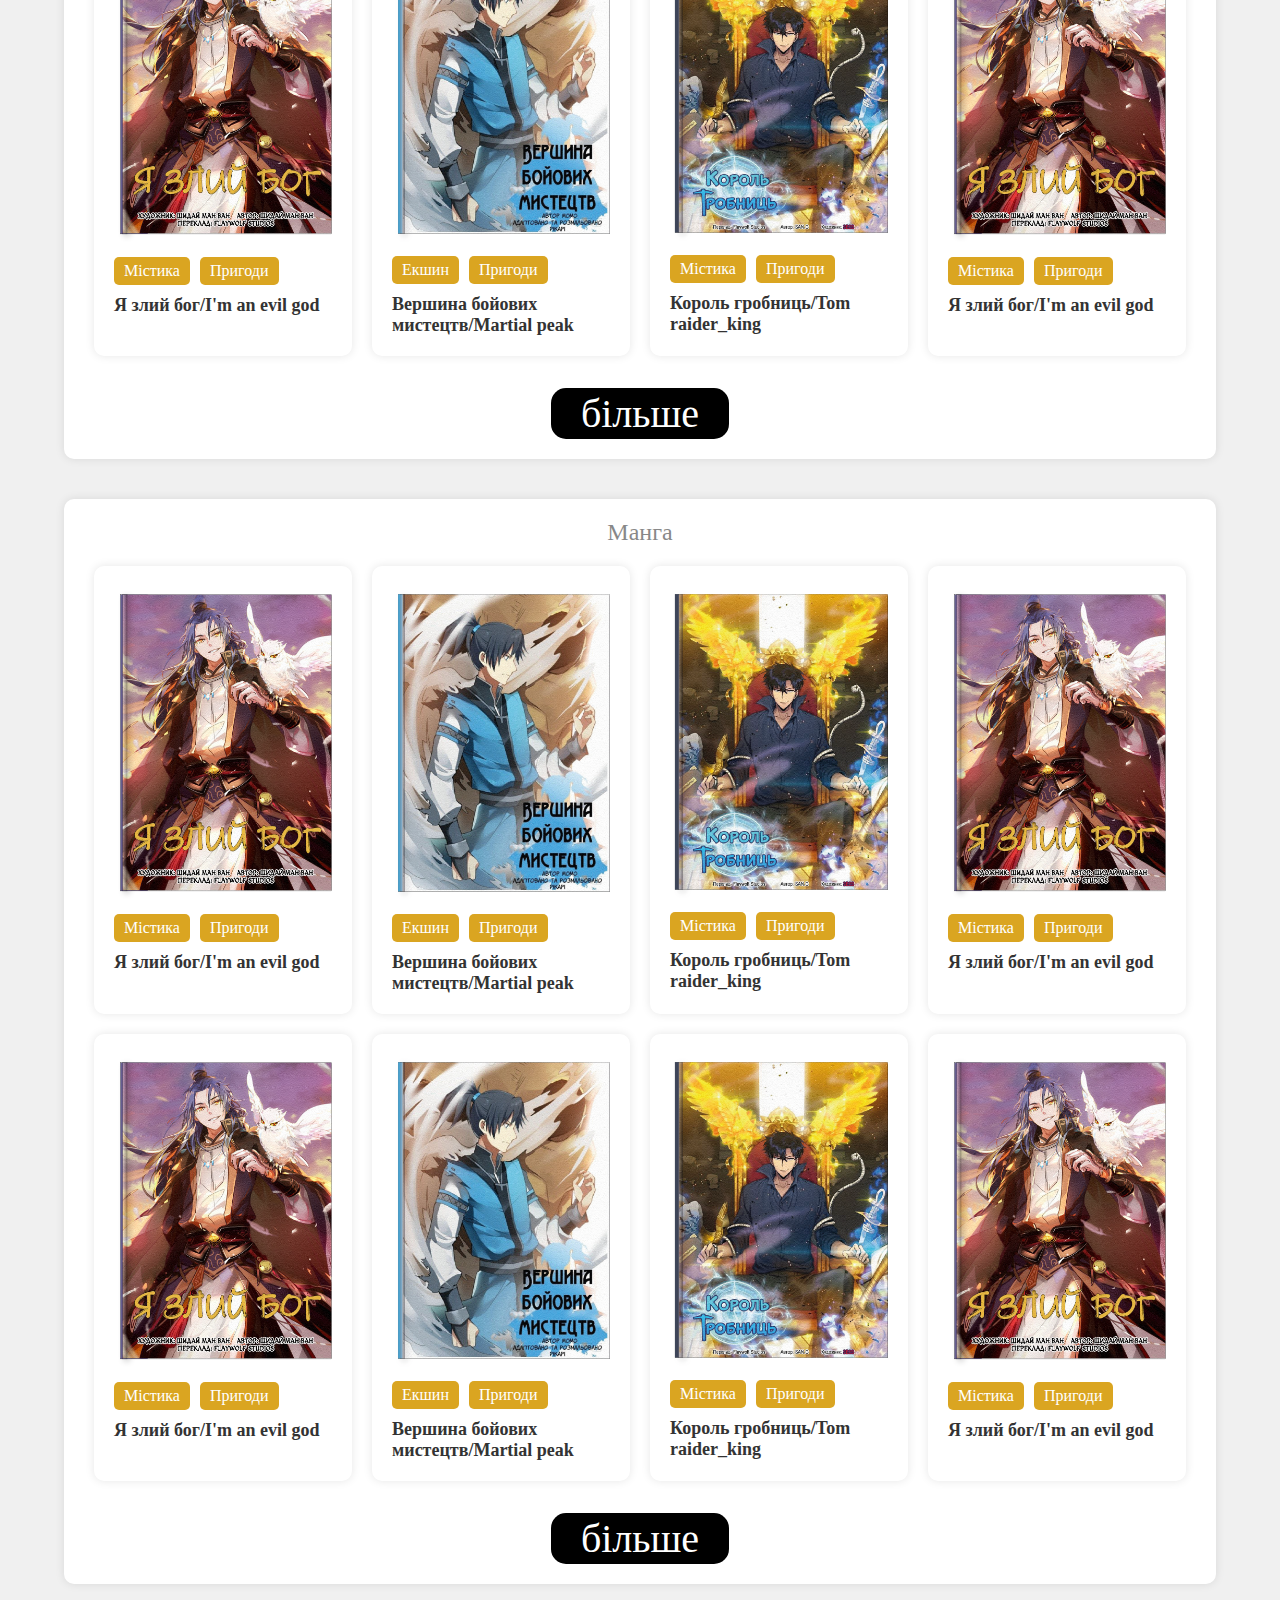
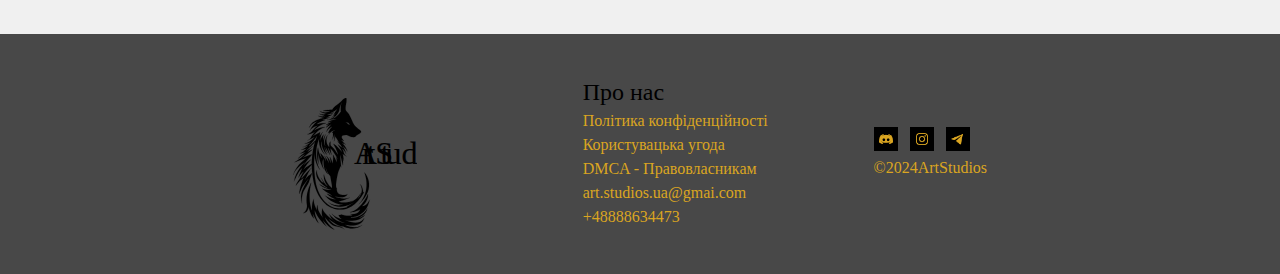
==== commit 9502c855: "т" ====
--- a/index.html
+++ b/index.html
@@ -47,7 +47,7 @@
             <div class="sketches__iron">
                 <div class="sketches__content">
                     <h2 class="sketches__title">Мальописи</h2>
-                    <h3 class="sketches__subtitle">Маньхуа</h3>
+                    <h3 class="sketches__subtitle">Манхва</h3>
                         <div class="manhwa__cards">
                                 <div class="cards">
                                     <div class="cards__content">
--- a/css/style.css
+++ b/css/style.css
@@ -27,21 +27,13 @@
     font-weight: inherit;
     font-size: inherit;
 }
-@font-face {
-    font-family: "Inkfree" ;
-    src: url(Inkfree.ttf);
-}
+
  @font-face {
-    font-family:"Amalfi Regular" ;
-    src: url(Amalfi-Regular.woff);
- }
- @font-face {
-    font-family:"Avdira" ;
-    src: url(/fonts/Avdira_R.ttf);
+    font-family:"Ozme" ;
+    src: url(Ozme.TTF);
  }
 html,
 body {
-font-family: "Montserrat";
 margin: 0;
 padding: 0;
 background-color: #f0f0f0;
@@ -53,6 +45,7 @@
 }
 
 .header {
+font-family:"Ozme";
 background-color: #DAA521;
 color: #000;
 padding: 20px 0;
@@ -156,14 +149,14 @@
 }
 
 .sketches__title {
-font-family:"Ink free" ;
+font-family:"Ozme";
 font-size: 36px;
 text-align: center;
 margin-bottom: 20px;
 }
 
 .sketches__subtitle {
-font-family:"Ink free" ;
+font-family:"Ozme";
 font-size: 24px;
 text-align: center;
 margin-bottom: 20px;
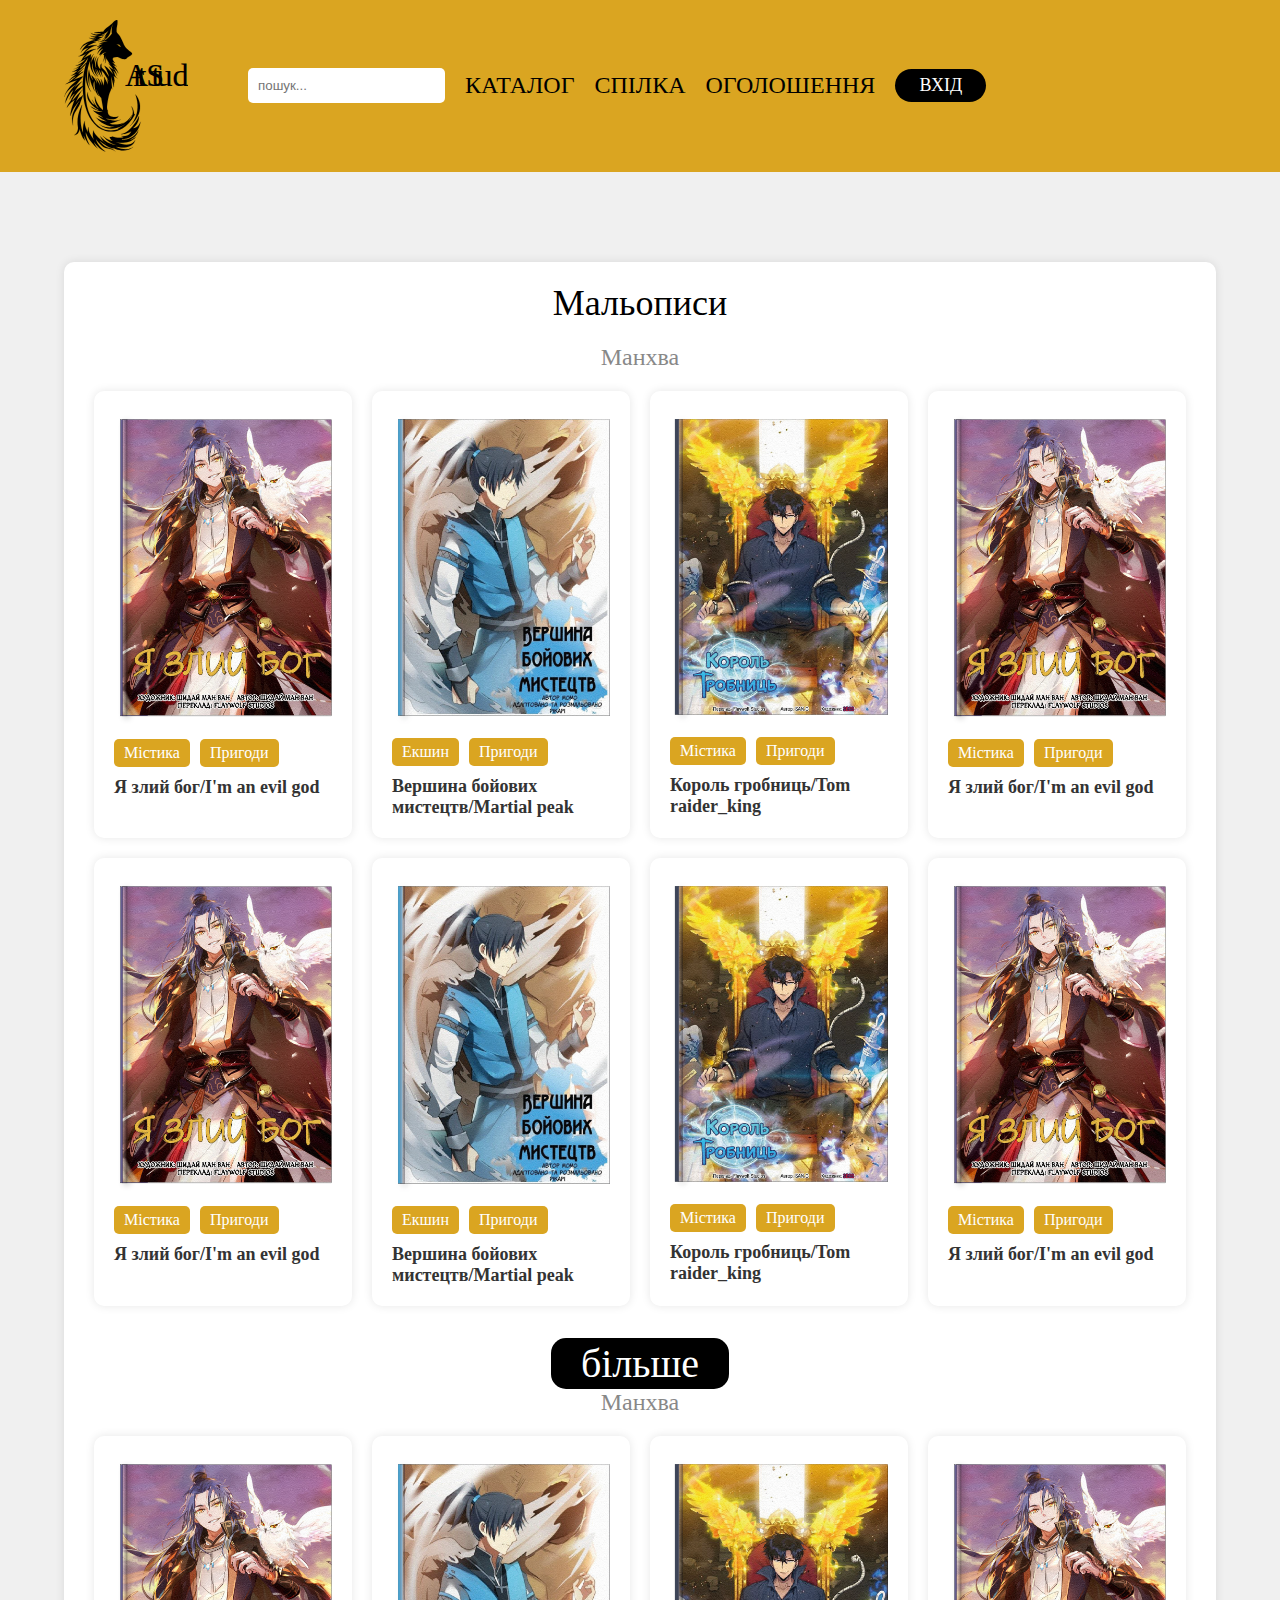
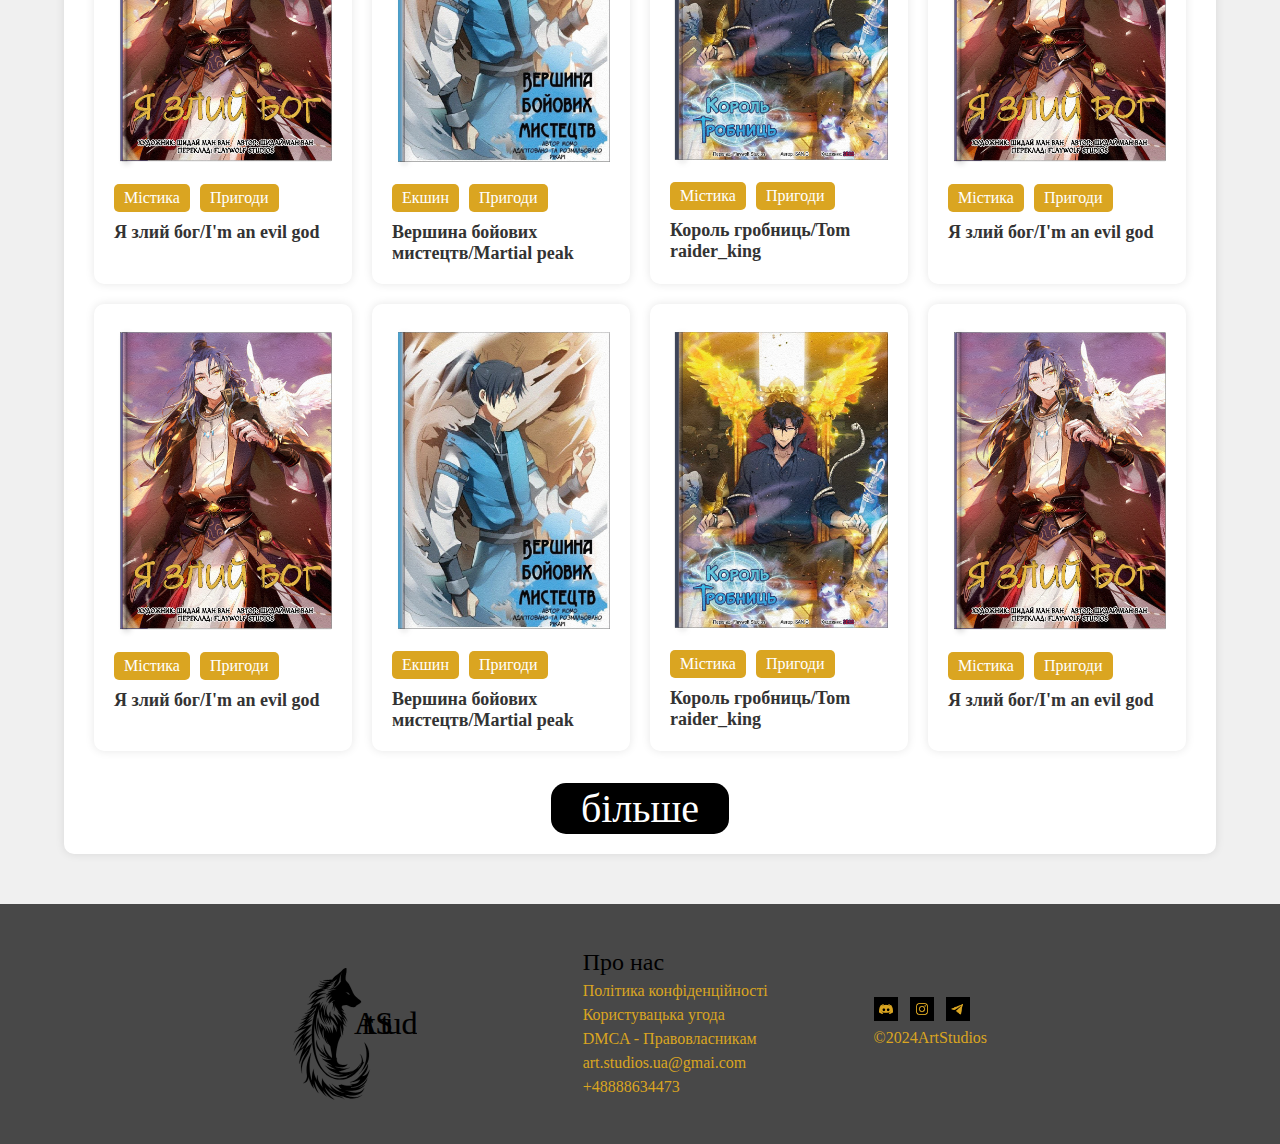
==== commit a351bfd4: "в" ====
--- a/index.html
+++ b/index.html
@@ -150,234 +150,8 @@
                         <div class="sketches__bt"><a href="#">бiльше</a></div>  
                     </div> 
                 </div>
-            </div>
-        </div>
-    </section>
-    <section class="sketches">
-        <div class="container">
-            <div class="sketches__iron">
                 <div class="sketches__content">
                     <h3 class="sketches__subtitle">Манхва</h3>
-                        <div class="manhwa__cards">
-                                <div class="cards">
-                                    <div class="cards__content">
-                                        <div class="cards__img"><a href="#"><img src="./image/I'm_an_Evil_God_poster.svg" alt="poster"></a></div>
-                                        <div class="cards__tag">
-                                            <ul class="tag__list">
-                                                <li class="tag"><a href="#">Містика</a></li>
-                                                <li class="tag"><a href="#">Пригоди</a></li>
-                                            </ul>
-                                        </div>
-                                        <div class="cards__title"><a href="#">Я злий бог/I'm an evil god</a></div>
-                                    </div>
-                                </div>
-                                <div class="cards">
-                                    <div class="cards__content">
-                                        <div class="cards__img"><a href="#"><img src="/image/Martial_Peak_Poster.png" alt="poster"></a></div>
-                                        <div class="cards__tag">
-                                            <ul class="tag__list">
-                                                <li class="tag"><a href="#">Екшин</a></li>
-                                                <li class="tag"><a href="#">Пригоди</a></li>
-                                            </ul>
-                                        </div>
-                                        <div class="cards__title"><a href="#">Вершина бойових мистецтв/Martial peak</a></div>
-                                    </div>
-                                </div>
-                                <div class="cards">
-                                    <div class="cards__content">
-                                        <div class="cards__img"><a href="#"><img src="./image/Tom_Raider_King_Poster.png" alt="poster"></a></div>
-                                        <div class="cards__tag">
-                                            <ul class="tag__list">
-                                                <li class="tag"><a href="#">Містика</a></li>
-                                                <li class="tag"><a href="#">Пригоди</a></li>
-                                            </ul>
-                                        </div>
-                                        <div class="cards__title"><a href="#">Король гробниць/Tom raider_king</a></div>
-                                    </div>
-                                </div>
-                                <div class="cards">
-                                    <div class="cards__content">
-                                        <div class="cards__img"><a href="#"><img src="./image/I'm_an_Evil_God_poster.svg" alt="poster"></a></div>
-                                        <div class="cards__tag">
-                                            <ul class="tag__list">
-                                                <li class="tag"><a href="#">Містика</a></li>
-                                                <li class="tag"><a href="#">Пригоди</a></li>
-                                            </ul>
-                                        </div>
-                                        <div class="cards__title"><a href="#">Я злий бог/I'm an evil god</a></div>
-                                    </div>
-                                </div>   
-                        </div> 
-                    <div class="manhwa__cards">
-                        <div class="cards">
-                            <div class="cards__content">
-                                <div class="cards__img"><a href="#"><img src="./image/I'm_an_Evil_God_poster.svg" alt="poster"></a></div>
-                                <div class="cards__tag">
-                                    <ul class="tag__list">
-                                        <li class="tag"><a href="#">Містика</a></li>
-                                        <li class="tag"><a href="#">Пригоди</a></li>
-                                    </ul>
-                                </div>
-                                <div class="cards__title"><a href="#">Я злий бог/I'm an evil god</a></div>
-                            </div>
-                        </div>
-                        <div class="cards">
-                            <div class="cards__content">
-                                <div class="cards__img"><a href="#"><img src="/image/Martial_Peak_Poster.png" alt="poster"></a></div>
-                                <div class="cards__tag">
-                                    <ul class="tag__list">
-                                        <li class="tag"><a href="#">Екшин</a></li>
-                                        <li class="tag"><a href="#">Пригоди</a></li>
-                                    </ul>
-                                </div>
-                                <div class="cards__title"><a href="#">Вершина бойових мистецтв/Martial peak</a></div>
-                            </div>
-                        </div>
-                        <div class="cards">
-                            <div class="cards__content">
-                                <div class="cards__img"><a href="#"><img src="./image/Tom_Raider_King_Poster.png" alt="poster"></a></div>
-                                <div class="cards__tag">
-                                    <ul class="tag__list">
-                                        <li class="tag"><a href="#">Містика</a></li>
-                                        <li class="tag"><a href="#">Пригоди</a></li>
-                                    </ul>
-                                </div>
-                                <div class="cards__title"><a href="#">Король гробниць/Tom raider_king</a></div>
-                            </div>
-                        </div>
-                        <div class="cards">
-                            <div class="cards__content">
-                                <div class="cards__img"><a href="#"><img src="./image/I'm_an_Evil_God_poster.svg" alt="poster"></a></div>
-                                <div class="cards__tag">
-                                    <ul class="tag__list">
-                                        <li class="tag"><a href="#">Містика</a></li>
-                                        <li class="tag"><a href="#">Пригоди</a></li>
-                                    </ul>
-                                </div>
-                                <div class="cards__title"><a href="#">Я злий бог/I'm an evil god</a></div>
-                            </div>
-                        </div> 
-                        <div class="sketches__bt"><a href="#">бiльше</a></div>  
-                    </div> 
-                </div>
-            </div>
-        </div>
-    </section>
-    <section class="sketches">
-        <div class="container">
-            <div class="sketches__iron">
-                <div class="sketches__content">
-                    <h3 class="sketches__subtitle">Мальописи</h3>
-                        <div class="manhwa__cards">
-                                <div class="cards">
-                                    <div class="cards__content">
-                                        <div class="cards__img"><a href="#"><img src="./image/I'm_an_Evil_God_poster.svg" alt="poster"></a></div>
-                                        <div class="cards__tag">
-                                            <ul class="tag__list">
-                                                <li class="tag"><a href="#">Містика</a></li>
-                                                <li class="tag"><a href="#">Пригоди</a></li>
-                                            </ul>
-                                        </div>
-                                        <div class="cards__title"><a href="#">Я злий бог/I'm an evil god</a></div>
-                                    </div>
-                                </div>
-                                <div class="cards">
-                                    <div class="cards__content">
-                                        <div class="cards__img"><a href="#"><img src="/image/Martial_Peak_Poster.png" alt="poster"></a></div>
-                                        <div class="cards__tag">
-                                            <ul class="tag__list">
-                                                <li class="tag"><a href="#">Екшин</a></li>
-                                                <li class="tag"><a href="#">Пригоди</a></li>
-                                            </ul>
-                                        </div>
-                                        <div class="cards__title"><a href="#">Вершина бойових мистецтв/Martial peak</a></div>
-                                    </div>
-                                </div>
-                                <div class="cards">
-                                    <div class="cards__content">
-                                        <div class="cards__img"><a href="#"><img src="./image/Tom_Raider_King_Poster.png" alt="poster"></a></div>
-                                        <div class="cards__tag">
-                                            <ul class="tag__list">
-                                                <li class="tag"><a href="#">Містика</a></li>
-                                                <li class="tag"><a href="#">Пригоди</a></li>
-                                            </ul>
-                                        </div>
-                                        <div class="cards__title"><a href="#">Король гробниць/Tom raider_king</a></div>
-                                    </div>
-                                </div>
-                                <div class="cards">
-                                    <div class="cards__content">
-                                        <div class="cards__img"><a href="#"><img src="./image/I'm_an_Evil_God_poster.svg" alt="poster"></a></div>
-                                        <div class="cards__tag">
-                                            <ul class="tag__list">
-                                                <li class="tag"><a href="#">Містика</a></li>
-                                                <li class="tag"><a href="#">Пригоди</a></li>
-                                            </ul>
-                                        </div>
-                                        <div class="cards__title"><a href="#">Я злий бог/I'm an evil god</a></div>
-                                    </div>
-                                </div>   
-                        </div> 
-                    <div class="manhwa__cards">
-                        <div class="cards">
-                            <div class="cards__content">
-                                <div class="cards__img"><a href="#"><img src="./image/I'm_an_Evil_God_poster.svg" alt="poster"></a></div>
-                                <div class="cards__tag">
-                                    <ul class="tag__list">
-                                        <li class="tag"><a href="#">Містика</a></li>
-                                        <li class="tag"><a href="#">Пригоди</a></li>
-                                    </ul>
-                                </div>
-                                <div class="cards__title"><a href="#">Я злий бог/I'm an evil god</a></div>
-                            </div>
-                        </div>
-                        <div class="cards">
-                            <div class="cards__content">
-                                <div class="cards__img"><a href="#"><img src="/image/Martial_Peak_Poster.png" alt="poster"></a></div>
-                                <div class="cards__tag">
-                                    <ul class="tag__list">
-                                        <li class="tag"><a href="#">Екшин</a></li>
-                                        <li class="tag"><a href="#">Пригоди</a></li>
-                                    </ul>
-                                </div>
-                                <div class="cards__title"><a href="#">Вершина бойових мистецтв/Martial peak</a></div>
-                            </div>
-                        </div>
-                        <div class="cards">
-                            <div class="cards__content">
-                                <div class="cards__img"><a href="#"><img src="./image/Tom_Raider_King_Poster.png" alt="poster"></a></div>
-                                <div class="cards__tag">
-                                    <ul class="tag__list">
-                                        <li class="tag"><a href="#">Містика</a></li>
-                                        <li class="tag"><a href="#">Пригоди</a></li>
-                                    </ul>
-                                </div>
-                                <div class="cards__title"><a href="#">Король гробниць/Tom raider_king</a></div>
-                            </div>
-                        </div>
-                        <div class="cards">
-                            <div class="cards__content">
-                                <div class="cards__img"><a href="#"><img src="./image/I'm_an_Evil_God_poster.svg" alt="poster"></a></div>
-                                <div class="cards__tag">
-                                    <ul class="tag__list">
-                                        <li class="tag"><a href="#">Містика</a></li>
-                                        <li class="tag"><a href="#">Пригоди</a></li>
-                                    </ul>
-                                </div>
-                                <div class="cards__title"><a href="#">Я злий бог/I'm an evil god</a></div>
-                            </div>
-                        </div> 
-                        <div class="sketches__bt"><a href="#">бiльше</a></div>  
-                    </div> 
-                </div>
-            </div>
-        </div>
-    </section>
-    <section class="sketches">
-        <div class="container">
-            <div class="sketches__iron">
-                <div class="sketches__content">
-                    <h3 class="sketches__subtitle">Манга</h3>
                         <div class="manhwa__cards">
                                 <div class="cards">
                                     <div class="cards__content">
